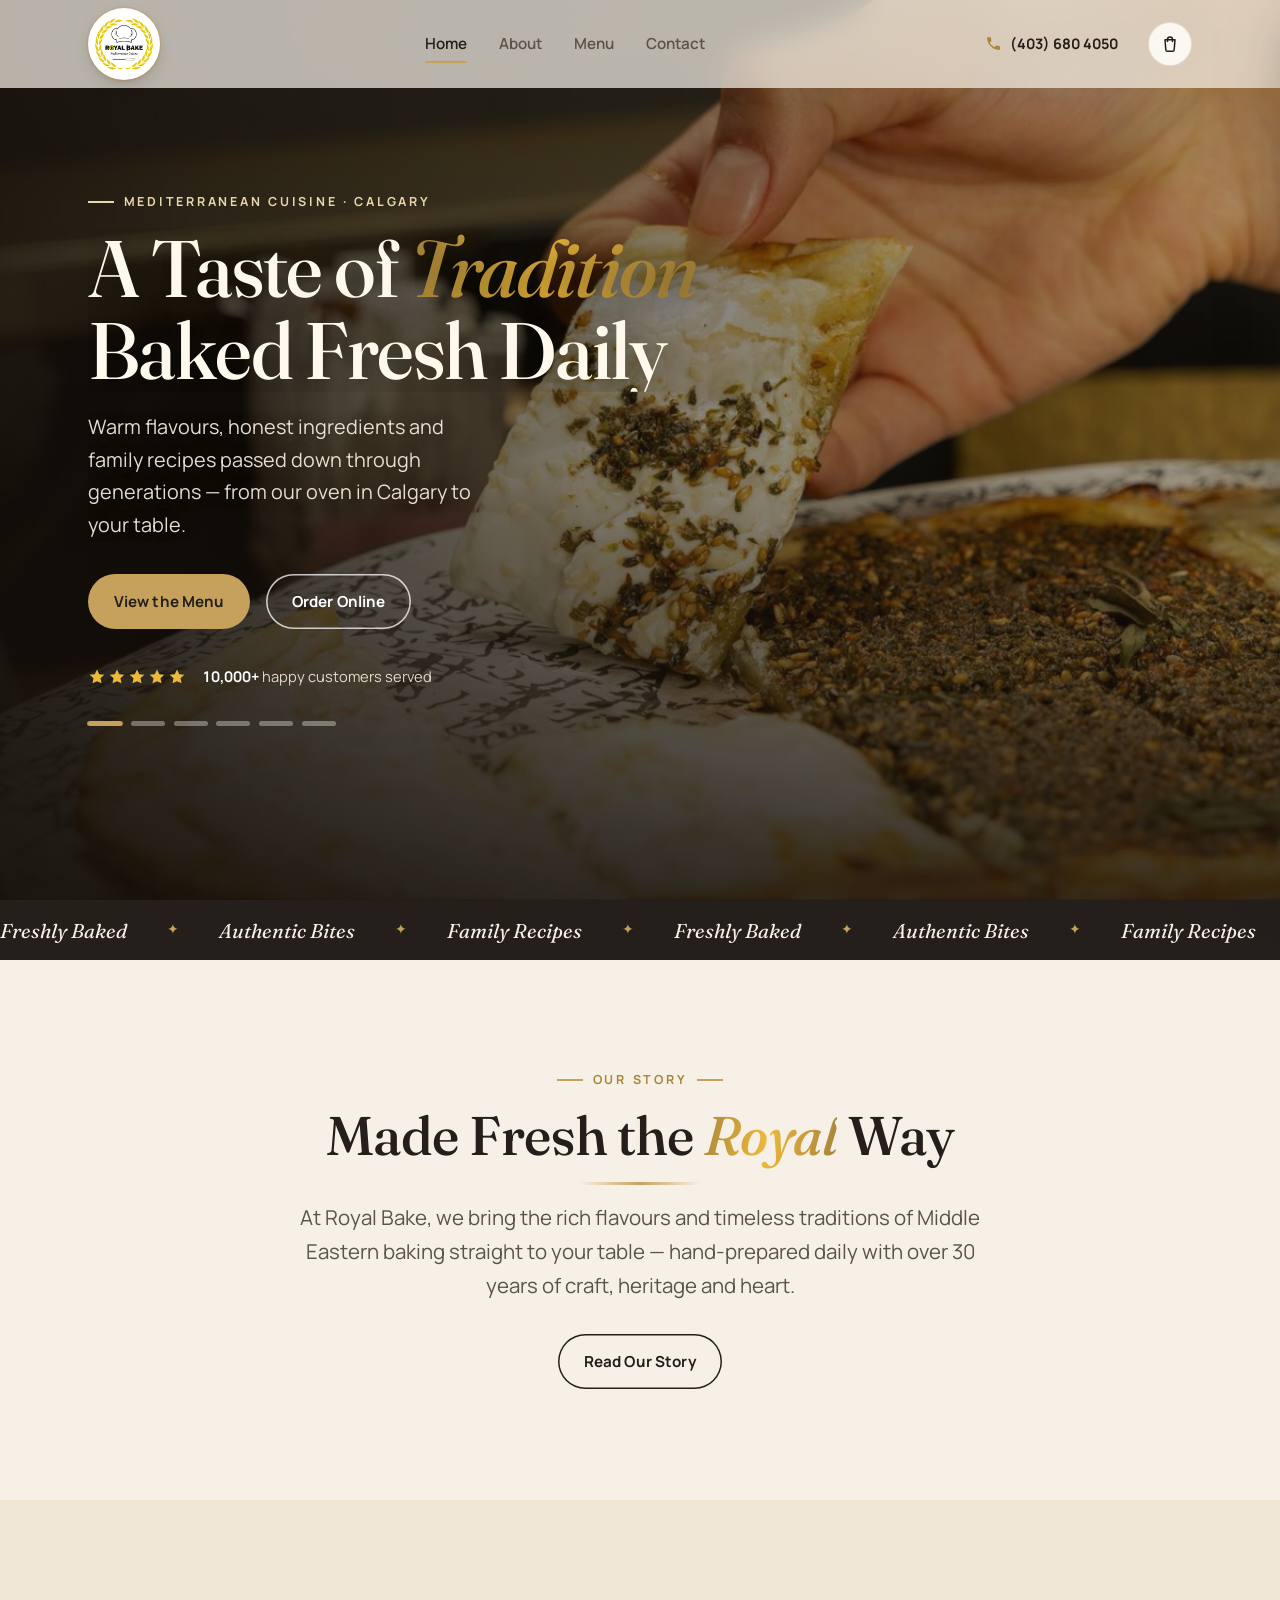
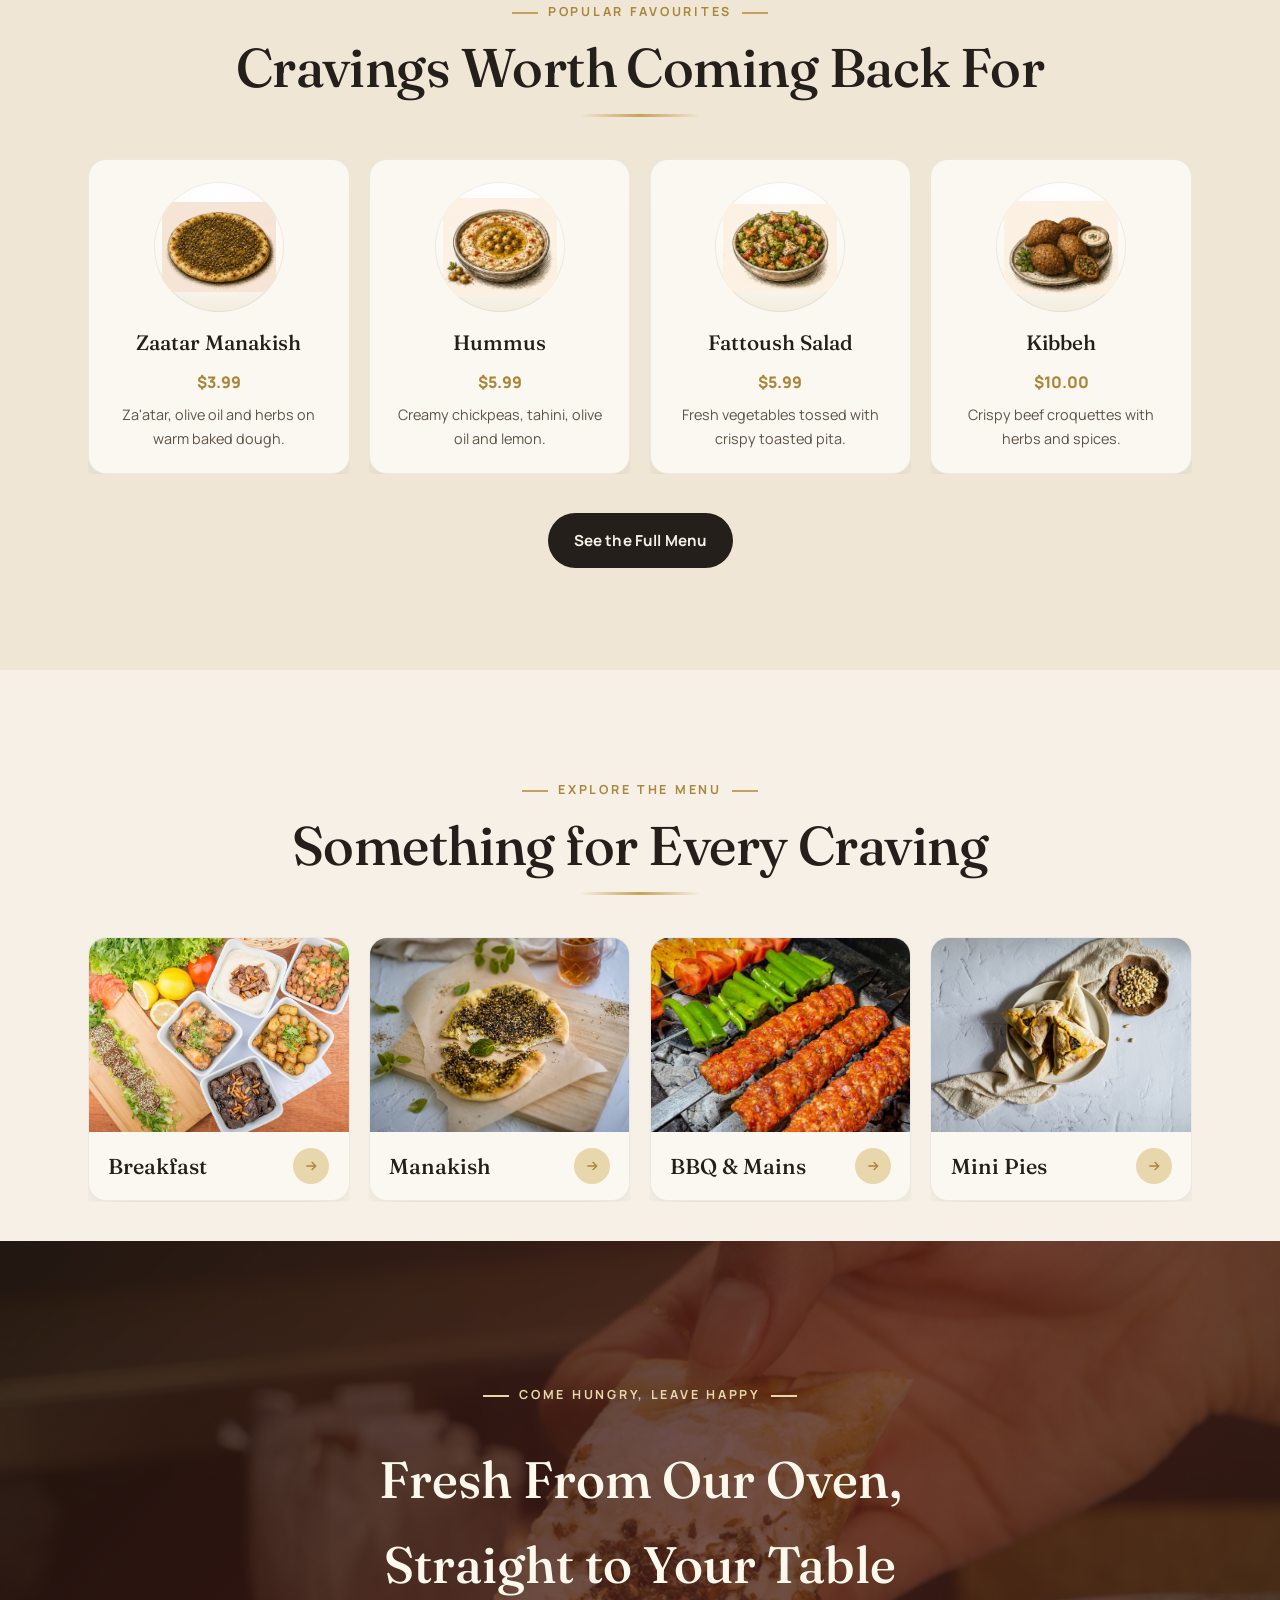
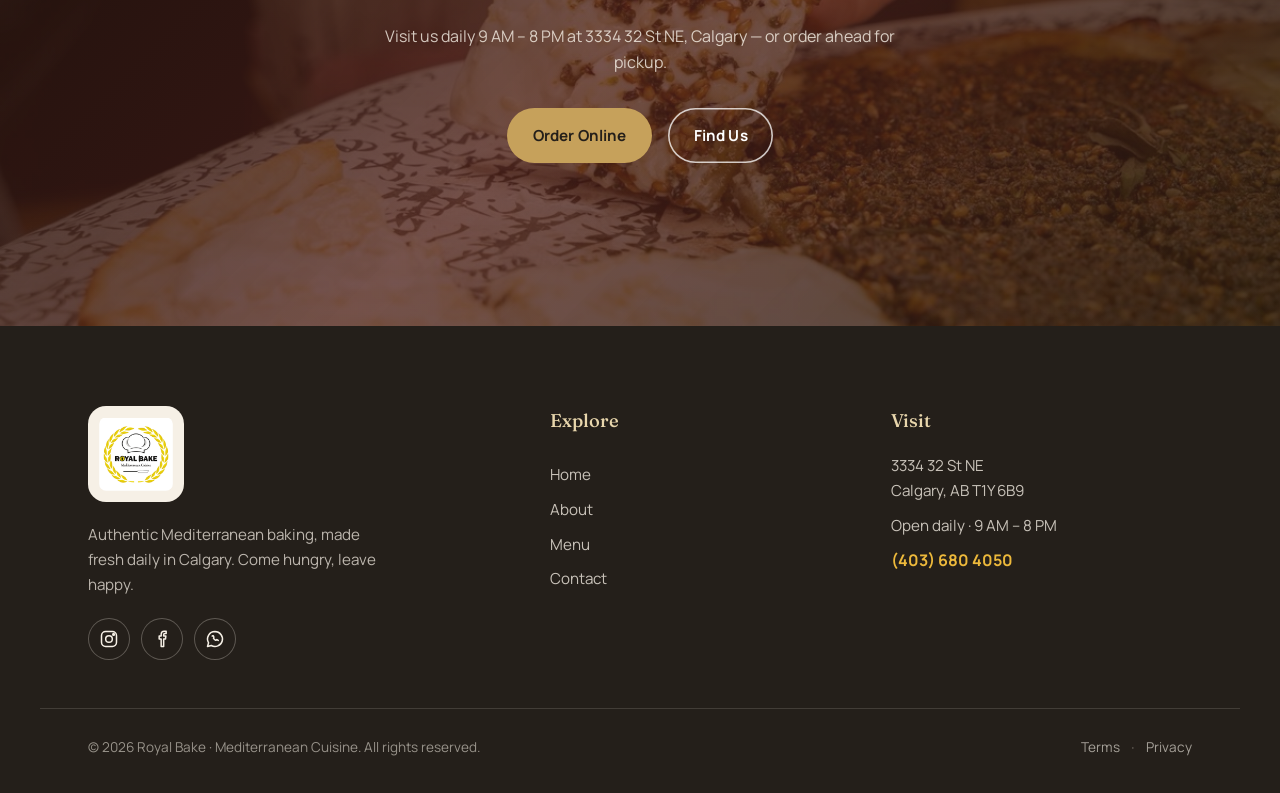
==== index.html @ adef785c "update 3d" ====
<!DOCTYPE html>
<html lang="en">
<head>
  <meta charset="UTF-8" />
  <meta name="viewport" content="width=device-width, initial-scale=1.0" />
  <title>Royal Bake — Mediterranean Cuisine | Calgary</title>
  <meta name="description" content="Royal Bake — authentic Mediterranean bakery in Calgary. Freshly baked manakish, mini pies, breakfast, BBQ and family platters, made daily with heart and heritage." />

  <link rel="preconnect" href="https://fonts.googleapis.com" />
  <link rel="preconnect" href="https://fonts.gstatic.com" crossorigin />
  <link href="https://fonts.googleapis.com/css2?family=Fraunces:ital,opsz,wght@0,9..144,400;0,9..144,500;0,9..144,600;1,9..144,400;1,9..144,500&family=Manrope:wght@400;500;600;700;800&display=swap" rel="stylesheet" />
  <link href="https://fonts.googleapis.com/css2?family=Amiri:ital,wght@0,400;0,700;1,400&display=swap" rel="stylesheet" />

  <link rel="icon" type="image/png" href="images/logo.png" />
  <link rel="stylesheet" href="css/styles.css?v=3" />
  <link rel="stylesheet" href="css/animations.css?v=3" />
</head>
<body data-page="home">
  <main id="page">

    <!-- ============ HERO ============ -->
    <section class="hero" id="home">
      <div class="hero-glow" aria-hidden="true"></div>
      <div class="wrap hero-grid">
        <div class="hero-copy">
          <p class="eyebrow reveal">Mediterranean Cuisine · Calgary</p>
          <h1 class="hero-title reveal">A Taste of <em>Tradition</em> Baked Fresh Daily</h1>
          <p class="hero-sub reveal">Warm flavours, honest ingredients and family recipes passed down through generations — from our oven in Calgary to your table.</p>
          <div class="hero-cta reveal">
            <a href="menu.html" class="btn btn-primary">View the Menu</a>
            <a href="menu.html#order" class="btn btn-ghost">Order Online</a>
          </div>
          <div class="hero-trust reveal">
            <div class="stars" aria-label="Rated 5 out of 5">
              <svg viewBox="0 0 24 24" class="star" aria-hidden="true"><path d="M12 2l2.9 6.3 6.9.7-5.2 4.6 1.5 6.8L12 17.8 5.9 20.4l1.5-6.8L2.2 9l6.9-.7z"/></svg>
              <svg viewBox="0 0 24 24" class="star" aria-hidden="true"><path d="M12 2l2.9 6.3 6.9.7-5.2 4.6 1.5 6.8L12 17.8 5.9 20.4l1.5-6.8L2.2 9l6.9-.7z"/></svg>
              <svg viewBox="0 0 24 24" class="star" aria-hidden="true"><path d="M12 2l2.9 6.3 6.9.7-5.2 4.6 1.5 6.8L12 17.8 5.9 20.4l1.5-6.8L2.2 9l6.9-.7z"/></svg>
              <svg viewBox="0 0 24 24" class="star" aria-hidden="true"><path d="M12 2l2.9 6.3 6.9.7-5.2 4.6 1.5 6.8L12 17.8 5.9 20.4l1.5-6.8L2.2 9l6.9-.7z"/></svg>
              <svg viewBox="0 0 24 24" class="star" aria-hidden="true"><path d="M12 2l2.9 6.3 6.9.7-5.2 4.6 1.5 6.8L12 17.8 5.9 20.4l1.5-6.8L2.2 9l6.9-.7z"/></svg>
            </div>
            <p><strong>10,000+</strong> happy customers served</p>
          </div>
        </div>

        <div class="hero-media reveal">
          <div class="arch" data-photo="hero.jpg">
            <img src="images/menu/hero.jpg" alt="" onerror="this.remove()" />
            <span class="arch-label">Add <code>images/menu/hero.jpg</code></span>
          </div>
          <div class="hero-badge"><span>Baked</span><strong>Daily</strong></div>
        </div>
      </div>
    </section>

    <!-- ============ MARQUEE ============ -->
    <div class="marquee" aria-hidden="true">
      <div class="marquee-track">
        <span>Freshly Baked</span><span class="dot">✦</span><span>Authentic Bites</span><span class="dot">✦</span><span>Family Recipes</span><span class="dot">✦</span>
        <span>Freshly Baked</span><span class="dot">✦</span><span>Authentic Bites</span><span class="dot">✦</span><span>Family Recipes</span><span class="dot">✦</span>
      </div>
    </div>

    <!-- ============ BRAND STATEMENT ============ -->
    <section class="home-intro">
      <div class="wrap">
        <p class="eyebrow center reveal">Our Story</p>
        <h2 class="section-title center reveal">Made Fresh the <em>Royal</em> Way</h2>
        <p class="lead reveal">At Royal Bake, we bring the rich flavours and timeless traditions of Middle Eastern baking straight to your table — hand-prepared daily with over 30 years of craft, heritage and heart.</p>
        <div class="reveal"><a href="about.html" class="btn btn-ghost">Read Our Story</a></div>
      </div>
    </section>

    <!-- ============ FEATURED FAVOURITES ============ -->
    <section class="favourites">
      <div class="wrap">
        <p class="eyebrow center reveal">Popular Favourites</p>
        <h2 class="section-title center reveal">Cravings Worth Coming Back For</h2>
        <div class="fav-grid">
          <article class="fav-card reveal">
            <div class="fav-thumb"><img src="images/menu/manakish-zaatar.png" alt="Zaatar Manakish" loading="lazy" /></div>
            <h3>Zaatar Manakish</h3>
            <span class="price">$3.99</span>
            <p>Za'atar, olive oil and herbs on warm baked dough.</p>
          </article>
          <article class="fav-card reveal">
            <div class="fav-thumb"><img src="images/menu/appetizers-hummus.png" alt="Hummus" loading="lazy" /></div>
            <h3>Hummus</h3>
            <span class="price">$5.99</span>
            <p>Creamy chickpeas, tahini, olive oil and lemon.</p>
          </article>
          <article class="fav-card reveal">
            <div class="fav-thumb"><img src="images/menu/appetizers-fattoush-salad.png" alt="Fattoush Salad" loading="lazy" /></div>
            <h3>Fattoush Salad</h3>
            <span class="price">$5.99</span>
            <p>Fresh vegetables tossed with crispy toasted pita.</p>
          </article>
          <article class="fav-card reveal">
            <div class="fav-thumb"><img src="images/menu/appetizers-kibbeh.png" alt="Kibbeh" loading="lazy" /></div>
            <h3>Kibbeh</h3>
            <span class="price">$10.00</span>
            <p>Crispy beef croquettes with herbs and spices.</p>
          </article>
        </div>
        <div class="center reveal" style="margin-top:2.4rem"><a href="menu.html" class="btn btn-primary">See the Full Menu</a></div>
      </div>
    </section>

    <!-- ============ CATEGORY CARDS ============ -->
    <section class="home-intro" style="padding-bottom:clamp(20px,4vw,40px)">
      <div class="wrap">
        <p class="eyebrow center reveal">Explore the Menu</p>
        <h2 class="section-title center reveal">Something for Every Craving</h2>
        <div class="cat-cards">
          <a class="cat-card reveal" href="menu.html">
            <span class="cat-card-media"><img src="images/photos/p-5191851.jpg" alt="Breakfast" loading="lazy" /></span>
            <span class="cat-card-label"><span class="cat-card-name">Breakfast</span><span class="go" aria-hidden="true"><svg viewBox="0 0 24 24"><path d="M5 12h14M13 6l6 6-6 6"/></svg></span></span>
          </a>
          <a class="cat-card reveal" href="menu.html">
            <span class="cat-card-media"><img src="images/photos/p-7935287.jpg" alt="Manakish" loading="lazy" /></span>
            <span class="cat-card-label"><span class="cat-card-name">Manakish</span><span class="go" aria-hidden="true"><svg viewBox="0 0 24 24"><path d="M5 12h14M13 6l6 6-6 6"/></svg></span></span>
          </a>
          <a class="cat-card reveal" href="menu.html">
            <span class="cat-card-media"><img src="images/photos/p-8029196.jpg" alt="BBQ and Mains" loading="lazy" /></span>
            <span class="cat-card-label"><span class="cat-card-name">BBQ &amp; Mains</span><span class="go" aria-hidden="true"><svg viewBox="0 0 24 24"><path d="M5 12h14M13 6l6 6-6 6"/></svg></span></span>
          </a>
          <a class="cat-card reveal" href="menu.html">
            <span class="cat-card-media"><img src="images/photos/p-6889715.jpg" alt="Mini Pies" loading="lazy" /></span>
            <span class="cat-card-label"><span class="cat-card-name">Mini Pies</span><span class="go" aria-hidden="true"><svg viewBox="0 0 24 24"><path d="M5 12h14M13 6l6 6-6 6"/></svg></span></span>
          </a>
        </div>
      </div>
    </section>

    <!-- ============ CLOSING CTA ============ -->
    <section class="cta-band">
      <div class="wrap">
        <p class="eyebrow center reveal">Come Hungry, Leave Happy</p>
        <h2 class="reveal">Fresh From Our Oven,<br>Straight to Your Table</h2>
        <p class="reveal">Visit us daily 9 AM – 8 PM at 3334 32 St NE, Calgary — or order ahead for pickup.</p>
        <div class="hero-cta reveal" style="justify-content:center">
          <a href="menu.html" class="btn btn-primary">Order Online</a>
          <a href="contact.html" class="btn btn-ghost">Find Us</a>
        </div>
      </div>
    </section>

  </main>

  <script src="js/site.js?v=3"></script>
  <script src="js/animations.js?v=3"></script>
</body>
</html>
---- css/styles.css ----
/* =====================================================================
   ROYAL BAKE — Mediterranean Cuisine
   Palette: warm gold + light "Paige" beige, olive & wine accents
   Type:    Fraunces (display) · Manrope (body/UI)
   ===================================================================== */

:root{
  /* colour */
  --bg:        #F6F0E6;   /* light Paige / beige base   */
  --bg-2:      #FBF8F1;   /* card / raised surface       */
  --bg-3:      #EFE6D5;   /* alternate section band      */
  --ink:       #241F1A;   /* deep olive-charcoal text    */
  --ink-2:     #5C5347;   /* muted body text             */
  --ink-3:     #8B8172;   /* captions / arabic           */
  --gold:      #C6A15B;   /* primary gold                */
  --gold-deep: #A9863B;   /* gold hover / borders        */
  --gold-lite: #E8D6AC;   /* soft gold tint              */
  --bright:    #EDB93B;   /* logo yellow — used sparingly*/
  --olive:     #6E7A54;   /* olive accent                */
  --wine:      #7A3B32;   /* wine accent / hovers        */
  --line:      rgba(36,31,26,.12);
  --line-2:    rgba(36,31,26,.07);

  /* type */
  --display: "Fraunces", Georgia, "Times New Roman", serif;
  --sans:    "Manrope", system-ui, -apple-system, Segoe UI, Roboto, sans-serif;
  --arabic:  "Amiri", "Noto Naskh Arabic", "Segoe UI", serif;

  /* system */
  --radius:   18px;
  --radius-s: 12px;
  --shadow:   0 24px 60px -30px rgba(36,31,26,.45);
  --shadow-s: 0 12px 30px -18px rgba(36,31,26,.35);
  --maxw:     1200px;
  --ease:     cubic-bezier(.22,.61,.36,1);
  --header-h: 88px;
}

/* ---------- reset / base ---------- */
*{ box-sizing:border-box; margin:0; padding:0; }
html{ scroll-behavior:smooth; scroll-padding-top:var(--header-h); -webkit-text-size-adjust:100%; }
body{
  font-family:var(--sans);
  color:var(--ink);
  background:var(--bg);
  line-height:1.65;
  font-size:16px;
  overflow-x:hidden;
  -webkit-font-smoothing:antialiased;
}
img{ display:block; max-width:100%; }
a{ color:inherit; text-decoration:none; }
button{ font-family:inherit; cursor:pointer; border:none; background:none; color:inherit; }
ul{ list-style:none; }
:focus-visible{ outline:3px solid var(--wine); outline-offset:3px; border-radius:4px; }

.wrap{ width:100%; max-width:var(--maxw); margin-inline:auto; padding-inline:clamp(20px,5vw,48px); }

/* ---------- shared typography ---------- */
.eyebrow{
  font-size:.78rem; font-weight:700; letter-spacing:.22em; text-transform:uppercase;
  color:var(--gold-deep); margin-bottom:1rem;
  display:flex; align-items:center; gap:.6rem;
}
.eyebrow::before{ content:""; width:26px; height:2px; background:var(--gold); display:inline-block; }
.eyebrow.center{ justify-content:center; }
.eyebrow.center::after{ content:""; width:26px; height:2px; background:var(--gold); display:inline-block; }

.section-title{
  font-family:var(--display);
  font-weight:500;
  font-size:clamp(2rem,5vw,3.4rem);
  line-height:1.06;
  letter-spacing:-.01em;
  color:var(--ink);
}
.section-title.center{ text-align:center; }
.section-title em{ font-style:italic; color:var(--gold-deep); }

.lead{ font-size:clamp(1.05rem,2vw,1.28rem); color:var(--ink); margin:1rem 0; }
.center{ text-align:center; }

/* ---------- buttons ---------- */
.btn{
  display:inline-flex; align-items:center; justify-content:center; gap:.5rem;
  font-weight:700; font-size:.95rem; letter-spacing:.01em;
  padding:.95rem 1.6rem; border-radius:999px;
  transition:transform .3s var(--ease), background .3s var(--ease), color .3s var(--ease), box-shadow .3s var(--ease);
  will-change:transform;
}
.btn-primary{ background:var(--ink); color:var(--bg); }
.btn-primary:hover{ background:var(--wine); transform:translateY(-3px); box-shadow:var(--shadow-s); }
.btn-ghost{ background:transparent; color:var(--ink); box-shadow:inset 0 0 0 1.5px var(--ink); }
.btn-ghost:hover{ background:var(--ink); color:var(--bg); transform:translateY(-3px); }
.btn-block{ width:100%; }

.link-btn{ background:none; color:var(--ink-2); text-decoration:underline; font-size:.9rem; }
.link-btn:hover{ color:var(--wine); }

.ic{ width:20px; height:20px; fill:none; stroke:currentColor; stroke-width:1.8; stroke-linecap:round; stroke-linejoin:round; }

/* =====================================================================
   HEADER
   ===================================================================== */
.site-header{
  position:fixed; inset:0 0 auto 0; z-index:60;
  height:var(--header-h);
  background:rgba(246,240,230,.72);
  backdrop-filter:blur(14px);
  border-bottom:1px solid transparent;
  transition:background .3s var(--ease), border-color .3s var(--ease), box-shadow .3s var(--ease);
}
.site-header.scrolled{ background:rgba(246,240,230,.94); border-color:var(--line); box-shadow:0 6px 24px -18px rgba(36,31,26,.5); }
.header-inner{ height:100%; display:flex; align-items:center; justify-content:space-between; gap:1rem; }
.brand{ display:inline-flex; align-items:center; }
.brand-logo{
  height:72px; width:72px; border-radius:50%;
  object-fit:contain; background:#fff; padding:3px;
  box-shadow:0 6px 18px -9px rgba(36,31,26,.55), 0 0 0 1.5px rgba(198,161,91,.45);
  transition:transform .35s var(--ease), box-shadow .35s var(--ease);
}
.brand:hover .brand-logo{
  transform:translateY(-1px) rotate(-3deg);
  box-shadow:0 9px 22px -9px rgba(36,31,26,.6), 0 0 0 1.5px var(--gold);
}

.nav{ display:flex; gap:2rem; }
.nav-link{
  font-weight:600; font-size:.95rem; color:var(--ink-2); position:relative; padding:.3rem 0;
  transition:color .25s var(--ease);
}
.nav-link::after{
  content:""; position:absolute; left:0; bottom:-2px; height:2px; width:0; background:var(--gold);
  transition:width .3s var(--ease);
}
.nav-link:hover{ color:var(--ink); }
.nav-link:hover::after{ width:100%; }

.header-actions{ display:flex; align-items:center; gap:1rem; }
.header-phone{
  display:flex; align-items:center; gap:.5rem; font-weight:700; font-size:.9rem; color:var(--ink);
  padding:.5rem .9rem; border-radius:999px; transition:color .25s var(--ease);
}
.header-phone .ic{ width:17px; height:17px; fill:currentColor; stroke:none; color:var(--gold-deep); }
.header-phone:hover{ color:var(--wine); }

.cart-btn{ position:relative; width:44px; height:44px; border-radius:50%; display:grid; place-items:center;
  background:var(--bg-2); box-shadow:inset 0 0 0 1px var(--line); transition:background .25s, transform .25s; }
.cart-btn:hover{ background:var(--gold-lite); transform:translateY(-2px); }
.cart-count{
  position:absolute; top:-4px; right:-4px; min-width:19px; height:19px; padding:0 5px;
  background:var(--wine); color:#fff; font-size:.68rem; font-weight:800; border-radius:999px;
  display:grid; place-items:center; transition:transform .25s var(--ease);
}
.cart-count[data-empty="true"]{ transform:scale(0); }

.hamburger{ display:none; width:44px; height:44px; border-radius:12px; }
.hamburger span{ display:block; width:22px; height:2px; margin:4px auto; background:var(--ink); border-radius:2px; transition:transform .3s var(--ease), opacity .2s; }
.hamburger[aria-expanded="true"] span:nth-child(1){ transform:translateY(6px) rotate(45deg); }
.hamburger[aria-expanded="true"] span:nth-child(2){ opacity:0; }
.hamburger[aria-expanded="true"] span:nth-child(3){ transform:translateY(-6px) rotate(-45deg); }

/* =====================================================================
   HERO
   ===================================================================== */
.hero{ position:relative; padding-top:calc(var(--header-h) + clamp(28px,6vw,72px)); padding-bottom:clamp(40px,7vw,90px); overflow:hidden; }
.hero-glow{
  position:absolute; top:-15%; right:-8%; width:60vw; height:60vw; max-width:760px; max-height:760px;
  background:radial-gradient(circle, rgba(237,185,59,.20), rgba(198,161,91,.08) 45%, transparent 70%);
  pointer-events:none; z-index:0;
}
.hero-grid{ position:relative; z-index:1; display:grid; grid-template-columns:1.05fr .95fr; gap:clamp(2rem,5vw,4.5rem); align-items:center; }
.hero-title{
  font-family:var(--display); font-weight:500;
  font-size:clamp(2.6rem,6.4vw,5rem); line-height:1.02; letter-spacing:-.02em; margin:.4rem 0 1.2rem;
}
.hero-title em{ font-style:italic; color:var(--gold-deep); }
.hero-sub{ font-size:clamp(1.05rem,2vw,1.24rem); color:var(--ink-2); max-width:34ch; }
.hero-cta{ display:flex; flex-wrap:wrap; gap:1rem; margin:2rem 0 2.2rem; }

.hero-trust{ display:flex; align-items:center; gap:1rem; }
.stars{ display:flex; gap:2px; }
.star{ width:18px; height:18px; fill:var(--bright); stroke:none; }
.hero-trust p{ font-size:.92rem; color:var(--ink-2); }
.hero-trust strong{ color:var(--ink); }

/* arched media frames — the signature motif */
.arch{
  position:relative; overflow:hidden;
  border-radius:48% 48% 14px 14px / 34% 34% 14px 14px;
  background:
    radial-gradient(120% 90% at 50% 0%, rgba(255,255,255,.5), transparent 60%),
    linear-gradient(160deg, var(--gold-lite), #E7D2A4 60%, var(--gold));
  box-shadow:var(--shadow);
  border:1px solid rgba(255,255,255,.4);
  display:grid; place-items:center; min-height:280px;
}
.arch::after{ /* subtle brand watermark ring */
  content:""; position:absolute; inset:12px; border:1.5px dashed rgba(36,31,26,.14);
  border-radius:inherit; pointer-events:none;
}
.arch img,.arch video{ position:absolute; inset:0; width:100%; height:100%; object-fit:cover; z-index:2; }
/* About video slideshow — clips cross-fade over the poster image */
.about-vid{ opacity:0; z-index:3; transition:opacity .9s var(--ease); }
.about-vid.is-active{ opacity:1; }

/* ---- modern rounded video card (replaces the arched "gate") ---- */
.about-media{ position:relative; }
.about-video-show{
  position:relative; width:100%; aspect-ratio:4/5;
  border-radius:26px; overflow:hidden; background:var(--bg-3);
  box-shadow:0 34px 66px -30px rgba(36,31,26,.6);
}
.about-video-show img,.about-video-show video{
  position:absolute; inset:0; width:100%; height:100%; object-fit:cover;
}
.about-poster{ z-index:2; }
/* soft bottom vignette so the frame + dots read on any clip */
.about-scrim{ position:absolute; inset:auto 0 0 0; height:42%; z-index:4; pointer-events:none;
  background:linear-gradient(0deg, rgba(20,15,10,.55), rgba(20,15,10,0)); }
/* premium double inner ring (cream + gold) sitting on top of the video */
.about-frame{ position:absolute; inset:0; z-index:5; pointer-events:none; border-radius:inherit;
  box-shadow:inset 0 0 0 2px rgba(255,255,255,.32), inset 0 0 0 7px rgba(198,161,91,.28); }
/* clickable progress dots for the 5 clips */
.about-dots{ position:absolute; left:0; right:0; bottom:14px; z-index:6;
  display:flex; gap:.4rem; justify-content:center; }
.about-dots button{ width:22px; height:4px; padding:0; border-radius:999px;
  background:rgba(255,255,255,.42); transition:background .3s var(--ease), transform .3s var(--ease); }
.about-dots button:hover{ background:rgba(255,255,255,.7); }
.about-dots button.is-active{ background:var(--gold); transform:scaleX(1.15); }
/* floating brand badge peeking from the frame */
.about-badge{ position:absolute; z-index:7; left:-14px; bottom:26px;
  background:var(--bg-2); border:1px solid var(--line); border-radius:14px;
  padding:.62rem 1.05rem; box-shadow:var(--shadow-s);
  display:flex; flex-direction:column; line-height:1.1; text-align:center; }
.about-badge span{ font-size:.68rem; letter-spacing:.15em; text-transform:uppercase; color:var(--ink-3); }
.about-badge strong{ font-family:var(--display); font-size:1.15rem; color:var(--wine); }
.arch-label{ position:relative; z-index:1; font-size:.82rem; color:rgba(36,31,26,.55); font-weight:600; text-align:center; padding:1rem; }
.arch-label code{ display:inline-block; margin-top:.25rem; background:rgba(36,31,26,.08); padding:.15em .5em; border-radius:6px; font-size:.9em; }

.hero-media{ position:relative; }
.hero-media .arch{ aspect-ratio:4/5; min-height:0; }
.hero-badge{
  position:absolute; bottom:18px; left:-14px; z-index:3;
  background:var(--bg-2); border-radius:14px; padding:.7rem 1.1rem; box-shadow:var(--shadow-s);
  display:flex; flex-direction:column; line-height:1.1; text-align:center;
  border:1px solid var(--line);
}
.hero-badge span{ font-size:.72rem; letter-spacing:.14em; text-transform:uppercase; color:var(--ink-3); }
.hero-badge strong{ font-family:var(--display); font-size:1.25rem; color:var(--wine); }

/* =====================================================================
   MARQUEE
   ===================================================================== */
.marquee{ background:var(--ink); color:var(--bg); overflow:hidden; padding:.85rem 0; }
.marquee-track{ display:flex; align-items:center; gap:2.5rem; width:max-content; animation:scroll 26s linear infinite; }
.marquee-track span{ font-family:var(--display); font-style:italic; font-size:1.25rem; white-space:nowrap; }
.marquee-track .dot{ color:var(--gold); font-style:normal; font-size:.9rem; }
@keyframes scroll{ from{ transform:translateX(0); } to{ transform:translateX(-50%); } }

/* =====================================================================
   ABOUT
   ===================================================================== */
.about{ padding:clamp(56px,9vw,120px) 0; }
.about-grid{ display:grid; grid-template-columns:.9fr 1.1fr; gap:clamp(2rem,5vw,4.5rem); align-items:center; }
.about-media .arch{ aspect-ratio:3/4; }
.arch-tall{ min-height:360px; }
.about-copy p{ color:var(--ink-2); margin-bottom:1rem; }
.about-copy .lead{ color:var(--ink); }

.about-values{ display:flex; flex-direction:column; gap:.85rem; margin-top:1.8rem; }
.value{ display:flex; align-items:center; gap:.85rem; font-weight:600; color:var(--ink); }
.value .ic{ width:34px; height:34px; padding:7px; background:var(--bg-2); border-radius:10px; color:var(--olive); box-shadow:inset 0 0 0 1px var(--line); flex:0 0 auto; }

/* signature dishes */
.divider{ display:flex; justify-content:center; margin:clamp(56px,8vw,96px) 0 2.4rem; }
.sprig{ width:190px; height:24px; stroke:var(--gold); stroke-width:1.4; fill:none; }
.signature-grid{ display:grid; grid-template-columns:repeat(auto-fit,minmax(210px,1fr)); gap:1.2rem; margin-top:2.4rem; }
.sig-card{
  background:var(--bg-2); border-radius:var(--radius); padding:1.6rem 1.5rem;
  border:1px solid var(--line-2); box-shadow:var(--shadow-s);
  transition:transform .35s var(--ease), box-shadow .35s var(--ease);
  position:relative;
}
.sig-card::before{ content:""; position:absolute; top:1.5rem; left:1.5rem; width:26px; height:2px; background:var(--gold); }
.sig-card h3{ font-family:var(--display); font-weight:500; font-size:1.35rem; margin:1rem 0 .5rem; }
.sig-card p{ color:var(--ink-2); font-size:.95rem; }
.sig-card:hover{ transform:translateY(-6px); box-shadow:var(--shadow); }

/* =====================================================================
   MENU
   ===================================================================== */
.menu-section{ padding:clamp(56px,9vw,120px) 0; background:var(--bg-3); }
.menu-note{ color:var(--ink-2); margin:.6rem auto 2.6rem; }

.menu-tabs{ display:flex; flex-wrap:wrap; justify-content:center; gap:.6rem; margin-bottom:3rem; }
.tab{
  font-weight:600; font-size:.9rem; color:var(--ink-2);
  padding:.6rem 1.15rem; border-radius:999px; background:var(--bg-2);
  box-shadow:inset 0 0 0 1px var(--line); transition:all .25s var(--ease); white-space:nowrap;
}
.tab .ar{ font-family:var(--arabic); font-size:1em; color:var(--ink-3); margin-left:.6rem; }
.tab:hover{ color:var(--ink); box-shadow:inset 0 0 0 1px var(--gold); }
.tab.is-active{ background:var(--ink); color:var(--bg); box-shadow:none; }
.tab.is-active .ar{ color:var(--gold-lite); }

.menu-grid{ display:grid; grid-template-columns:repeat(auto-fill,minmax(320px,1fr)); gap:1.1rem; }

.dish{
  background:var(--bg-2); border-radius:var(--radius-s); padding:1rem;
  border:1px solid var(--line-2); display:flex; flex-direction:row; gap:1rem; align-items:flex-start;
  position:relative;          /* so the popped card can stack above its neighbours */
  transform-style:preserve-3d; /* lets the photo sit at its own depth inside the card */
  transition:transform .35s var(--ease), box-shadow .35s var(--ease), border-color .3s var(--ease);
}
/* Hovering pushes the card far out of the page toward the viewer: it grows to
   roughly a quarter of the screen while staying anchored where it sits.
   The size comes from translateZ under perspective() rather than scale(), so
   it is genuine perspective growth — near edges enlarge more than far ones —
   and it leans toward the cursor (--rx/--ry are set per-card by js/menu.js).

   --pop and --persp are the two dials: visual growth = persp / (persp - pop),
   so 1000/(1000-440) = 1.79x. js/menu.js reads the same two numbers to keep
   the enlarged card from running off the edge of the screen.

   Scoped under .menu-grid deliberately: the cards also carry .reveal, and
   `.reveal.in{transform:none}` further down this file ties on specificity
   and would win on source order, cancelling the whole effect. */
.menu-grid .dish{
  --pop:0px;
  --persp:1000px;
  backface-visibility:hidden;      /* keeps text crisp while it scales up */
  /* springy easing overshoots slightly, so it lands with a "pump" */
  transition:transform .55s cubic-bezier(.34,1.42,.64,1),
             box-shadow .55s var(--ease),
             border-color .3s var(--ease);
}
.menu-grid .dish:hover{
  --pop:440px;
  z-index:20;
  transform:perspective(var(--persp)) translateZ(var(--pop))
            rotateX(var(--rx,0deg)) rotateY(var(--ry,0deg));
  box-shadow:0 70px 130px -45px rgba(36,31,26,.75), 0 0 0 1px var(--gold);
  border-color:var(--gold);
}
/* once it has arrived, it breathes gently so it never looks frozen.
   `translate` is the standalone property, so it layers on top of the
   transform above instead of overwriting it */
@keyframes dishBreathe{
  from{ translate:0 -5px; }
  to  { translate:0 5px; }
}
.menu-grid .dish:hover{
  animation:dishBreathe 2.8s ease-in-out .55s infinite alternate;
}

/* dish photo thumbnail */
.dish-thumb{
  flex:0 0 auto; width:106px; height:106px; border-radius:12px; overflow:hidden;
  position:relative; box-shadow:inset 0 0 0 1px var(--line-2);
  display:grid; place-items:center;
  /* soft light backdrop so the cut-out dish photos pop */
  background:radial-gradient(120% 100% at 50% 12%, #ffffff, var(--bg-2) 66%, var(--bg-3));
}
.dish-thumb img{ width:100%; height:100%; object-fit:contain; padding:5px; display:block; transition:transform .5s var(--ease); }
.menu-grid .dish:hover .dish-thumb img{ transform:scale(1.06); }
/* inner layers ride further forward than the card face — that parallax between
   photo, text and card edge is what reads as depth rather than a flat scale-up */
.dish-thumb{ transition:transform .35s var(--ease), box-shadow .35s var(--ease); }
.menu-grid .dish:hover .dish-thumb{ transform:translateZ(26px); box-shadow:0 18px 30px -18px rgba(36,31,26,.5), inset 0 0 0 1px var(--line-2); }
.dish-body{ transition:transform .35s var(--ease); }
.menu-grid .dish:hover .dish-body{ transform:translateZ(12px); }
/* real photos fill the frame edge-to-edge (no cutout padding) */
.dish-thumb--photo{ background:var(--bg-3); }
.dish-thumb--photo img{ object-fit:cover; padding:0; }
.dish-thumb.no-img::after{
  content:""; position:absolute; inset:0;
  background:center/44% no-repeat
    url("data:image/svg+xml,%3Csvg xmlns='http://www.w3.org/2000/svg' viewBox='0 0 24 24' fill='none' stroke='%23A9863B' stroke-width='1.4' stroke-linecap='round' stroke-linejoin='round'%3E%3Cpath d='M4 3v7a3 3 0 003 3v8M7 3v6M4 6h3M17 3c-1.5 1-2 3-2 5s.5 3 2 3v9'/%3E%3C/svg%3E");
  opacity:.7;
}

.dish-body{ flex:1 1 auto; min-width:0; display:flex; flex-direction:column; gap:.5rem; }
.dish-head{ display:flex; align-items:baseline; justify-content:space-between; gap:.9rem; flex-wrap:wrap; }
.dish-name{ font-family:var(--display); font-weight:500; font-size:1.18rem; line-height:1.15; }
.dish-ar{
  font-family:var(--arabic); font-size:1.28rem; line-height:1; font-weight:400;
  color:var(--gold-deep); direction:rtl; text-align:right; white-space:nowrap;
  margin-inline-start:auto; padding-inline-start:.6rem;   /* always pushed right, never crowds the name */
}
.dish-desc{ font-size:.9rem; color:var(--ink-2); }
.dish-options{ display:flex; flex-wrap:wrap; gap:.5rem; margin-top:.4rem; }
.add-chip{
  display:inline-flex; align-items:center; gap:.4rem;
  font-weight:700; font-size:.82rem; color:var(--ink);
  padding:.45rem .8rem; border-radius:999px; background:var(--bg);
  box-shadow:inset 0 0 0 1.5px var(--gold-lite);
  transition:all .2s var(--ease);
}
.add-chip .plus{ font-size:1rem; line-height:1; color:var(--gold-deep); transition:transform .2s var(--ease); }
.add-chip .sz{ color:var(--ink-3); font-weight:600; }
.add-chip:hover{ background:var(--ink); color:var(--bg); box-shadow:none; }
.add-chip:hover .plus,.add-chip:hover .sz{ color:var(--gold-lite); }
.add-chip:active{ transform:scale(.95); }
.add-chip.pulse{ animation:pulse .4s var(--ease); }
@keyframes pulse{ 50%{ transform:scale(1.08); } }

.menu-soon{ grid-column:1/-1; text-align:center; padding:3rem 1rem; color:var(--ink-2); }
.menu-soon h3{ font-family:var(--display); font-size:1.6rem; color:var(--ink); margin-bottom:.4rem; }

/* =====================================================================
   ORDER
   ===================================================================== */
.order-section{ padding:clamp(56px,9vw,120px) 0; }

/* Delivery app cards */
.delivery-grid{
  display:grid; grid-template-columns:repeat(3,1fr); gap:1.4rem;
  margin-top:2.8rem;
}
.delivery-card{
  --accent:var(--gold-deep);
  position:relative; overflow:hidden;
  background:var(--bg-2); border-radius:var(--radius);
  padding:clamp(1.8rem,3.6vw,2.4rem) clamp(1.4rem,3vw,2rem);
  border:1px solid var(--line-2); box-shadow:var(--shadow-s);
  display:flex; flex-direction:column; align-items:center; text-align:center; gap:.55rem;
  color:var(--ink); text-decoration:none;
  transition:transform .28s var(--ease), box-shadow .28s var(--ease), border-color .28s var(--ease);
}
.delivery-card::before{
  content:""; position:absolute; inset:0 0 auto 0; height:5px;
  background:var(--accent);
}
.delivery-card:hover{
  transform:translateY(-6px); box-shadow:var(--shadow);
  border-color:color-mix(in srgb, var(--accent) 40%, transparent);
}
.delivery-logo{
  width:64px; height:64px; border-radius:18px; display:grid; place-items:center;
  background:color-mix(in srgb, var(--accent) 14%, var(--bg));
  color:var(--accent); margin-bottom:.3rem;
}
.delivery-logo .ic{ width:30px; height:30px; }
.delivery-app{ font-family:var(--display); font-weight:600; font-size:1.5rem; line-height:1.1; }
.delivery-desc{ color:var(--ink-2); font-size:.92rem; }
.delivery-cta{
  margin-top:.7rem; font-weight:800; font-size:.9rem; letter-spacing:.02em;
  color:#fff; background:var(--accent);
  padding:.68rem 1.4rem; border-radius:999px;
  display:inline-flex; align-items:center; gap:.4rem;
  transition:gap .25s var(--ease), filter .25s var(--ease);
}
.delivery-card:hover .delivery-cta{ gap:.7rem; filter:brightness(1.05); }
.delivery-cta em{ font-style:normal; }

/* Brand accents per app */
.delivery-card[data-app="skip"]{     --accent:#FF6B00; }  /* SkipTheDishes orange */
.delivery-card[data-app="uber"]{     --accent:#068f4e; }  /* Uber Eats green      */
.delivery-card[data-app="doordash"]{ --accent:#E7361B; }  /* DoorDash red         */

/* "Coming soon" state — until real links are added */
.delivery-card[data-soon]{ cursor:default; }
.delivery-card[data-soon]::after{
  content:"Coming soon"; position:absolute; top:12px; right:12px;
  font-size:.62rem; font-weight:800; letter-spacing:.05em; text-transform:uppercase;
  background:var(--olive); color:#fff; padding:.2rem .5rem; border-radius:999px;
}
.delivery-card[data-soon] .delivery-cta{ background:var(--ink-3); }
.delivery-card[data-soon]:hover{ transform:none; box-shadow:var(--shadow-s); border-color:var(--line-2); }
.delivery-card[data-soon]:hover .delivery-cta{ gap:.4rem; filter:none; }

.delivery-foot{ margin-top:2rem; color:var(--ink-2); max-width:60ch; margin-inline:auto; }
.delivery-foot a{ color:var(--wine); font-weight:600; text-decoration:none; border-bottom:1px solid color-mix(in srgb, var(--wine) 35%, transparent); }
.delivery-foot a:hover{ color:var(--ink); }

/* =====================================================================
   CHEFS
   ===================================================================== */
.chefs{ padding:clamp(56px,9vw,120px) 0; background:var(--bg-3); }
.chef-grid{ display:grid; grid-template-columns:1fr 1fr; gap:2rem; margin-top:2.8rem; }
.chef-card{ text-align:center; display:flex; flex-direction:column; align-items:center; }
.chef-photo{ width:210px; aspect-ratio:3/4; min-height:0; margin-bottom:1.4rem; }
.chef-card h3{ font-family:var(--display); font-weight:500; font-size:1.7rem; }
.chef-role{ color:var(--gold-deep); font-weight:700; font-size:.85rem; letter-spacing:.06em; text-transform:uppercase; margin:.3rem 0 1rem; }
.chef-card p:last-child{ color:var(--ink-2); max-width:44ch; }

/* =====================================================================
   CONTACT
   ===================================================================== */
.contact{ padding:clamp(56px,9vw,120px) 0; }
.contact-grid{ display:grid; grid-template-columns:1fr 1fr; gap:clamp(2rem,5vw,4rem); align-items:start; }
.contact-copy .lead{ color:var(--ink-2); max-width:42ch; }
.contact-list{ display:flex; flex-direction:column; gap:1.3rem; margin:2rem 0; }
.contact-list li{ display:flex; gap:1rem; align-items:flex-start; }
.contact-list .ic{ width:40px; height:40px; padding:9px; border-radius:12px; background:var(--bg-2);
  color:var(--olive); box-shadow:inset 0 0 0 1px var(--line); flex:0 0 auto; }
.contact-list span{ display:block; font-size:.75rem; letter-spacing:.14em; text-transform:uppercase; color:var(--ink-3); margin-bottom:.15rem; }
.contact-list a,.contact-list p{ color:var(--ink); font-weight:600; }
.contact-list a:hover{ color:var(--wine); }

.socials{ display:flex; gap:.8rem; }
.social{ width:46px; height:46px; border-radius:50%; display:grid; place-items:center;
  background:var(--bg-2); box-shadow:inset 0 0 0 1px var(--line); color:var(--ink); transition:all .25s var(--ease); }
.social:hover{ background:var(--ink); color:var(--bg); transform:translateY(-3px); }

.contact-side{ display:flex; flex-direction:column; gap:1.4rem; }
.map-frame{ border-radius:var(--radius); overflow:hidden; box-shadow:var(--shadow-s); border:1px solid var(--line); height:280px; background:var(--bg-3); }
.map-frame iframe{ width:100%; height:100%; border:0; filter:grayscale(.2) contrast(1.02); }

.contact-form{ background:var(--bg-2); border-radius:var(--radius); padding:clamp(1.6rem,4vw,2.2rem); border:1px solid var(--line-2); box-shadow:var(--shadow-s); }
.contact-form h3{ font-family:var(--display); font-weight:500; font-size:1.5rem; margin-bottom:1.2rem; }

.field{ margin-bottom:1rem; }
.field label{ display:block; font-size:.82rem; font-weight:600; color:var(--ink-2); margin-bottom:.4rem; }
.field input,.field textarea{
  width:100%; font-family:inherit; font-size:.95rem; color:var(--ink);
  padding:.8rem .95rem; border-radius:10px; background:var(--bg);
  border:1.5px solid var(--line); transition:border-color .2s var(--ease), box-shadow .2s var(--ease);
}
.field input:focus,.field textarea:focus{ outline:none; border-color:var(--gold); box-shadow:0 0 0 3px rgba(198,161,91,.2); }
.field textarea{ resize:vertical; }
.field.invalid input,.field.invalid textarea{ border-color:var(--wine); box-shadow:0 0 0 3px rgba(122,59,50,.15); }
.form-status{ font-size:.88rem; margin-top:.8rem; min-height:1.2em; color:var(--olive); font-weight:600; }
.form-status.err{ color:var(--wine); }

/* =====================================================================
   FOOTER
   ===================================================================== */
.site-footer{ background:var(--ink); color:var(--bg); padding:clamp(48px,7vw,80px) 0 2rem; }
.footer-grid{ display:grid; grid-template-columns:1.4fr 1fr 1fr; gap:2.5rem; }
.footer-logo{ height:96px; width:96px; object-fit:contain; background:var(--bg); padding:.7rem; border-radius:18px; margin-bottom:1.2rem; }
.footer-brand p{ color:rgba(246,240,230,.72); max-width:34ch; font-size:.95rem; }
.footer-socials{ display:flex; gap:.7rem; margin-top:1.3rem; }
.footer-socials .social{
  width:42px; height:42px; background:transparent; color:var(--bg);
  box-shadow:inset 0 0 0 1px rgba(246,240,230,.28);
}
.footer-socials .social:hover{ background:var(--gold); color:var(--ink); box-shadow:none; transform:translateY(-3px); }
.footer-nav h4,.footer-visit h4{ font-family:var(--display); font-weight:500; font-size:1.15rem; margin-bottom:1rem; color:var(--gold-lite); }
.footer-nav{ display:flex; flex-direction:column; gap:.6rem; }
.footer-nav a{ color:rgba(246,240,230,.78); font-size:.95rem; width:fit-content; transition:color .2s; }
.footer-nav a:hover{ color:var(--bright); }
.footer-visit p{ color:rgba(246,240,230,.78); font-size:.95rem; margin-bottom:.6rem; }
.footer-visit a{ color:var(--bright); font-weight:700; }
.footer-bottom{ margin-top:3rem; padding-top:1.6rem; border-top:1px solid rgba(246,240,230,.14);
  display:flex; flex-wrap:wrap; gap:.6rem 1.4rem; align-items:center; justify-content:space-between; }
.footer-bottom p{ color:rgba(246,240,230,.55); font-size:.85rem; }
.footer-legal{ display:flex; align-items:center; gap:.7rem; }
.footer-legal a{ color:rgba(246,240,230,.62); font-size:.85rem; transition:color .2s var(--ease); }
.footer-legal a:hover{ color:var(--bright); }
.footer-legal span{ color:rgba(246,240,230,.3); }
@media (max-width:560px){ .footer-bottom{ justify-content:center; text-align:center; } }

/* =====================================================================
   CART DRAWER + OVERLAY
   ===================================================================== */
.overlay{ position:fixed; inset:0; background:rgba(28,23,18,.5); backdrop-filter:blur(3px); z-index:70; opacity:0; transition:opacity .3s var(--ease); }
.overlay.show{ opacity:1; }
.overlay[hidden]{ display:none; }

.cart-drawer{
  position:fixed; top:0; right:0; z-index:80; height:100dvh; width:min(420px,92vw);
  background:var(--bg); box-shadow:-30px 0 60px -30px rgba(36,31,26,.5);
  display:flex; flex-direction:column; transform:translateX(105%);
  transition:transform .4s var(--ease);
}
.cart-drawer.open{ transform:translateX(0); }
.cart-head{ display:flex; align-items:center; justify-content:space-between; padding:1.4rem 1.5rem; border-bottom:1px solid var(--line); }
.cart-head h3{ font-family:var(--display); font-weight:500; font-size:1.5rem; }
.icon-btn{ width:40px; height:40px; border-radius:50%; display:grid; place-items:center; color:var(--ink); transition:background .2s; }
.icon-btn:hover{ background:var(--bg-3); }

.cart-body{ flex:1; overflow-y:auto; padding:1.2rem 1.5rem; }
.cart-empty{ text-align:center; color:var(--ink-3); padding:3rem 1rem; }
.cart-empty svg{ width:54px; height:54px; margin:0 auto 1rem; color:var(--gold-lite); stroke:currentColor; fill:none; stroke-width:1.5; }

.cart-item{ display:flex; gap:.9rem; padding:.9rem 0; border-bottom:1px solid var(--line-2); }
.cart-item-main{ flex:1; }
.cart-item-name{ font-weight:700; font-size:.95rem; }
.cart-item-sz{ font-size:.8rem; color:var(--ink-3); }
.cart-item-price{ font-weight:700; color:var(--gold-deep); font-size:.9rem; margin-top:.2rem; }
.qty{ display:inline-flex; align-items:center; gap:.5rem; margin-top:.5rem; background:var(--bg-2); border-radius:999px; padding:.2rem; box-shadow:inset 0 0 0 1px var(--line); }
.qty button{ width:26px; height:26px; border-radius:50%; display:grid; place-items:center; font-weight:800; color:var(--ink); font-size:1rem; transition:background .2s; }
.qty button:hover{ background:var(--gold-lite); }
.qty span{ min-width:20px; text-align:center; font-weight:700; font-size:.9rem; }
.cart-item-remove{ align-self:flex-start; color:var(--ink-3); font-size:.75rem; text-decoration:underline; }
.cart-item-remove:hover{ color:var(--wine); }

.cart-foot{ padding:1.3rem 1.5rem; border-top:1px solid var(--line); background:var(--bg-2); }
.cart-total{ display:flex; justify-content:space-between; align-items:baseline; margin-bottom:.4rem; }
.cart-total span{ font-weight:600; color:var(--ink-2); }
.cart-total strong{ font-family:var(--display); font-size:1.6rem; }
.cart-fine{ font-size:.76rem; color:var(--ink-3); margin-bottom:1rem; }
.btn-primary:disabled{ opacity:.4; cursor:not-allowed; transform:none; box-shadow:none; }

/* =====================================================================
   CHECKOUT MODAL
   ===================================================================== */
.modal{ position:fixed; inset:0; z-index:90; display:grid; place-items:center; padding:1.2rem;
  background:rgba(28,23,18,.55); backdrop-filter:blur(4px); opacity:0; pointer-events:none; transition:opacity .3s var(--ease); }
.modal.open{ opacity:1; pointer-events:auto; }
.modal-card{ background:var(--bg); border-radius:22px; width:min(480px,100%); max-height:92dvh; overflow-y:auto;
  padding:clamp(1.6rem,4vw,2.4rem); position:relative; box-shadow:var(--shadow);
  transform:translateY(16px) scale(.98); transition:transform .35s var(--ease); }
.modal.open .modal-card{ transform:none; }
.modal-close{ position:absolute; top:1rem; right:1rem; }
.modal-card h3{ font-family:var(--display); font-weight:500; font-size:1.8rem; }
.modal-sub{ color:var(--ink-2); margin:.4rem 0 1.4rem; font-size:.95rem; }

.seg{ display:grid; grid-template-columns:1fr 1fr; gap:.4rem; background:var(--bg-2); padding:.35rem; border-radius:14px; margin-bottom:1.4rem; box-shadow:inset 0 0 0 1px var(--line); }
.seg-btn{ padding:.75rem; border-radius:10px; font-weight:700; font-size:.92rem; color:var(--ink-2); transition:all .25s var(--ease); }
.seg-btn.is-active{ background:var(--ink); color:var(--bg); box-shadow:var(--shadow-s); }

.checkout-summary{ background:var(--bg-2); border-radius:12px; padding:1rem 1.1rem; margin:1.2rem 0; box-shadow:inset 0 0 0 1px var(--line-2); }
.checkout-summary .row{ display:flex; justify-content:space-between; font-size:.88rem; padding:.25rem 0; color:var(--ink-2); }
.checkout-summary .row.total{ border-top:1px solid var(--line); margin-top:.4rem; padding-top:.55rem; font-weight:800; color:var(--ink); font-size:1rem; }

.done-mark{ width:70px; height:70px; margin:0 auto 1rem; }
.done-mark .ic{ width:70px; height:70px; stroke:var(--olive); stroke-width:2.4; }
#checkoutDone{ text-align:center; }
.done-actions{ display:flex; flex-direction:column; gap:.7rem; margin:1.4rem 0 1rem; }

/* =====================================================================
   SCROLL REVEAL
   ===================================================================== */
.reveal{ opacity:0; transform:translateY(26px); transition:opacity .7s var(--ease), transform .7s var(--ease); }
.reveal.in{ opacity:1; transform:none; }
/* stagger children within a grid */
.signature-grid .reveal.in,.delivery-grid .reveal.in,.chef-grid .reveal.in{ transition-delay:var(--d,0s); }

/* =====================================================================
   RESPONSIVE
   ===================================================================== */
@media (max-width:900px){
  :root{ --header-h:78px; }
  .brand-logo{ height:62px; width:62px; }
  .nav{
    position:fixed; inset:var(--header-h) 0 auto 0; flex-direction:column; gap:0;
    background:var(--bg-2); padding:.5rem clamp(20px,5vw,48px) 1.4rem; border-bottom:1px solid var(--line);
    box-shadow:0 20px 40px -24px rgba(36,31,26,.5);
    transform:translateY(-140%); transition:transform .4s var(--ease); z-index:55;
  }
  .nav.open{ transform:translateY(0); }
  .nav-link{ padding:.95rem 0; border-bottom:1px solid var(--line-2); font-size:1.05rem; width:100%; }
  .nav-link::after{ display:none; }
  .hamburger{ display:block; }
  .header-phone span{ display:none; }
  .header-phone{ padding:.5rem; }

  .hero-grid{ grid-template-columns:1fr; }
  .hero-media{ order:-1; max-width:380px; margin-inline:auto; width:100%; }
  .hero-sub{ max-width:none; }
  .about-grid{ grid-template-columns:1fr; }
  .about-media{ max-width:360px; margin-inline:auto; width:100%; }
  .delivery-grid,.chef-grid,.contact-grid{ grid-template-columns:1fr; }
  .footer-grid{ grid-template-columns:1fr 1fr; gap:2rem; }
  .footer-brand{ grid-column:1/-1; }
}

/* ---- tablets ---- */
@media (max-width:768px){
  .page-banner{ min-height:clamp(200px,34vh,320px); }
}

/* ---- large phones ---- */
@media (max-width:640px){
  /* menu category tabs become a tidy full-bleed horizontal scroll strip
     instead of wrapping into many rows */
  .menu-tabs{
    flex-wrap:nowrap; justify-content:flex-start;
    overflow-x:auto; overflow-y:hidden;
    margin-inline:calc(-1 * clamp(20px,5vw,48px));
    padding:0 clamp(20px,5vw,48px) .6rem;
    scrollbar-width:none; -webkit-overflow-scrolling:touch;
  }
  .menu-tabs::-webkit-scrollbar{ display:none; }
  .tab{ flex:0 0 auto; }
}

@media (max-width:560px){
  .menu-grid{ grid-template-columns:1fr; }
  .dish-thumb{ width:88px; height:88px; }
  .dish-ar{ font-size:1.15rem; }
  .signature-grid{ grid-template-columns:1fr 1fr; }
  .footer-grid{ grid-template-columns:1fr; }
  .hero-cta{ flex-direction:column; align-items:stretch; }
  .hero-cta .btn{ width:100%; }
}

/* ---- small phones ---- */
@media (max-width:430px){
  .header-actions{ gap:.5rem; }
  .signature-grid{ grid-template-columns:1fr; }
  .dish{ padding:.85rem; gap:.85rem; }
  .dish-thumb{ width:80px; height:80px; }
  .dish-name{ font-size:1.08rem; }
  .page-banner{ min-height:clamp(180px,32vh,280px); }
  .fav-thumb{ width:120px; height:120px; }
}

/* ---- very small phones ---- */
@media (max-width:360px){
  :root{ --header-h:70px; }
  .brand-logo{ height:54px; width:54px; }
  .header-phone{ display:none; }   /* keep the header from crowding */
}

/* =====================================================================
   REDUCED MOTION
   ===================================================================== */
@media (prefers-reduced-motion:reduce){
  *{ animation-duration:.001ms !important; animation-iteration-count:1 !important; transition-duration:.001ms !important; scroll-behavior:auto !important; }
  .reveal{ opacity:1; transform:none; }
  .marquee-track{ animation:none; }
}

/* ---------- toast (added-to-order confirmation) ---------- */
.toast{
  position:fixed; left:50%; bottom:24px; transform:translate(-50%,20px); z-index:100;
  background:var(--ink); color:var(--bg); padding:.8rem 1.35rem; border-radius:999px;
  font-weight:600; font-size:.9rem; box-shadow:var(--shadow);
  opacity:0; pointer-events:none; transition:opacity .3s var(--ease), transform .3s var(--ease);
}
.toast.show{ opacity:1; transform:translate(-50%,0); }

/* =====================================================================
   MULTI-PAGE  — banners, home landing sections, active nav
   ===================================================================== */

/* active page link in the header */
.nav-link.is-current{ color:var(--ink); }

/* ---------- inner-page banner (About / Menu / Contact) ---------- */
.page-banner{
  position:relative; overflow:hidden;
  min-height:clamp(240px, 40vh, 400px);
  display:flex; align-items:center;
  padding-top:calc(var(--header-h) + clamp(28px,6vw,54px));
  padding-bottom:clamp(28px,6vw,54px);
  color:#F7EFE2; background:#1b1712;
}
.page-banner-img{               /* photo layer */
  position:absolute; inset:0; width:100%; height:100%; object-fit:cover; z-index:0;
  transform:scale(1.06);
}
.page-banner::after{            /* warm scrim for legibility */
  content:""; position:absolute; inset:0; z-index:1;
  background:linear-gradient(90deg, rgba(20,15,10,.88), rgba(20,15,10,.52) 58%, rgba(20,15,10,.32));
}
.page-banner .wrap{ position:relative; z-index:2; }
.page-banner .eyebrow{ color:var(--gold-lite); }
.page-banner .eyebrow::before{ background:var(--gold-lite); }
.page-banner h1{
  font-family:var(--display); font-weight:500; color:#FFF8EC;
  font-size:clamp(2.2rem,5.6vw,3.9rem); line-height:1.04; letter-spacing:-.01em;
  text-shadow:0 2px 30px rgba(0,0,0,.45);
}
.page-banner h1 em{ font-style:italic; color:var(--gold-lite); }
.page-banner .banner-sub{ color:rgba(247,239,226,.9); max-width:48ch; margin-top:.7rem; font-size:clamp(1rem,2vw,1.15rem); }
.crumbs{ display:flex; gap:.5rem; align-items:center; font-size:.82rem; color:rgba(247,239,226,.7); margin-top:1.1rem; }
.crumbs a{ color:rgba(247,239,226,.85); } .crumbs a:hover{ color:#fff; }
.crumbs span{ color:var(--gold-lite); }

/* ---------- generic inner section spacing ---------- */
.section{ padding:clamp(56px,9vw,120px) 0; }
.section.band{ background:var(--bg-3); }

/* ---------- legal pages (Terms / Privacy) ---------- */
.legal{ padding:clamp(48px,7vw,90px) 0; }
.legal .wrap{ max-width:820px; }
.legal .updated{ color:var(--ink-3); font-size:.9rem; margin-bottom:1.8rem; }
.legal h2{ font-family:var(--display); font-weight:500; color:var(--ink);
  font-size:clamp(1.35rem,3vw,1.85rem); margin:2.2rem 0 .7rem; }
.legal h2:first-of-type{ margin-top:0; }
.legal p{ color:var(--ink-2); line-height:1.8; margin-bottom:1rem; }
.legal ul{ list-style:disc; padding-left:1.3rem; margin:0 0 1.2rem; }
.legal li{ color:var(--ink-2); line-height:1.7; margin-bottom:.45rem; }
.legal a{ color:var(--wine); font-weight:600; border-bottom:1px solid color-mix(in srgb, var(--wine) 35%, transparent); }
.legal a:hover{ color:var(--ink); }

/* ---------- HOME: brand statement / intro ---------- */
.home-intro{ padding:clamp(56px,9vw,110px) 0; text-align:center; }
.home-intro .lead{ max-width:60ch; margin:1rem auto 2rem; color:var(--ink-2); }

/* ---------- HOME: featured favourites ---------- */
.favourites{ padding:clamp(52px,8vw,110px) 0; background:var(--bg-3); }
.fav-grid{ display:grid; grid-template-columns:repeat(auto-fit,minmax(220px,1fr)); gap:1.2rem; margin-top:2.6rem; }
.fav-card{
  background:var(--bg-2); border-radius:var(--radius); padding:1.4rem; text-align:center;
  border:1px solid var(--line-2); box-shadow:var(--shadow-s);
  display:flex; flex-direction:column; align-items:center; gap:.5rem;
  transition:transform .35s var(--ease), box-shadow .35s var(--ease);
}
.fav-card:hover{ transform:translateY(-6px); box-shadow:var(--shadow); }
.fav-thumb{
  width:130px; height:130px; border-radius:50%; overflow:hidden; display:grid; place-items:center;
  background:radial-gradient(120% 100% at 50% 12%, #fff, var(--bg-2) 66%, var(--bg-3));
  box-shadow:inset 0 0 0 1px var(--line-2); margin-bottom:.4rem;
}
.fav-thumb img{ width:100%; height:100%; object-fit:contain; padding:8px; transition:transform .5s var(--ease); }
.fav-card:hover .fav-thumb img{ transform:scale(1.07); }
.fav-card h3{ font-family:var(--display); font-weight:500; font-size:1.3rem; }
.fav-card .price{ font-weight:800; color:var(--gold-deep); }
.fav-card p{ font-size:.9rem; color:var(--ink-2); }

/* ---------- HOME: category cards ---------- */
.cat-cards{ display:grid; grid-template-columns:repeat(auto-fit,minmax(230px,1fr)); gap:1.2rem; margin-top:2.6rem; }
.cat-card{
  display:block; border-radius:var(--radius); overflow:hidden;
  background:var(--bg-2); box-shadow:var(--shadow-s);
  color:var(--ink); text-decoration:none;
  border:1px solid var(--line-2);
  transition:transform .35s var(--ease), box-shadow .35s var(--ease);
}
.cat-card:hover{ transform:translateY(-5px); box-shadow:var(--shadow); }
.cat-card-media{ display:block; aspect-ratio:4/3; overflow:hidden; background:var(--bg-3); }
.cat-card-media img{ width:100%; height:100%; object-fit:cover; display:block; transition:transform .55s var(--ease); }
.cat-card:hover .cat-card-media img{ transform:scale(1.06); }
.cat-card-label{ display:flex; align-items:center; justify-content:space-between; gap:.6rem; padding:1rem 1.2rem; }
.cat-card-name{ font-family:var(--display); font-weight:500; font-size:1.35rem; line-height:1.1; }
.cat-card .go{
  flex:0 0 auto; width:36px; height:36px; border-radius:50%; display:grid; place-items:center;
  background:var(--gold-lite); color:var(--gold-deep);
  transition:background .3s var(--ease), color .3s var(--ease), transform .3s var(--ease);
}
.cat-card:hover .go{ background:var(--gold); color:#fff; transform:translateX(3px); }
.cat-card .go svg{ width:16px; height:16px; stroke:currentColor; fill:none; stroke-width:2; }

/* ---------- HOME: closing CTA band (cross-fading photo background) ---------- */
.cta-band{
  position:relative; overflow:hidden; isolation:isolate;
  padding:clamp(64px,10vw,132px) 0; text-align:center; color:var(--bg);
  background:#241610;
}
.cta-band > .wrap{ position:relative; z-index:2; }
.cta-slideshow{ position:absolute; inset:0; z-index:0; overflow:hidden; background:#241610; }
.cta-slide{
  position:absolute; inset:0; background-size:cover; background-position:center;
  opacity:0; transition:opacity 1.6s var(--ease); transform:translateZ(0);
}
.cta-slide.is-active{ opacity:1; }
/* warm brown/wine scrim keeps it on-brand and the text readable */
.cta-scrim{
  position:absolute; inset:0; z-index:1; pointer-events:none;
  background:linear-gradient(135deg, rgba(30,19,13,.9) 0%, rgba(74,30,26,.76) 52%, rgba(40,26,16,.82) 100%);
}
.cta-band h2{ font-family:var(--display); font-weight:500; color:#FFF8EC; font-size:clamp(2rem,5vw,3.2rem); }
.cta-band p{ color:rgba(246,240,230,.8); max-width:52ch; margin:1rem auto 2rem; }
.cta-band .eyebrow{ color:var(--gold-lite); justify-content:center; }
.cta-band .eyebrow::before,.cta-band .eyebrow::after{ background:var(--gold-lite); }
/* buttons re-tuned for the dark band so they stay legible (incl. on hover) */
.cta-band .btn-primary{ background:var(--gold); color:var(--ink); }
.cta-band .btn-primary:hover{ background:var(--bright); color:var(--ink); }
.cta-band .btn-ghost{ color:#fff; box-shadow:inset 0 0 0 1.6px rgba(255,255,255,.75); }
.cta-band .btn-ghost:hover{ background:#fff; color:var(--ink); }

/* ---------- chef arch placeholder icon (no photo yet) ---------- */
.chef-photo .arch-fallback{ position:relative; z-index:1; width:54px; height:54px; color:rgba(36,31,26,.5); }
.chef-photo .arch-fallback svg{ width:100%; height:100%; fill:none; stroke:currentColor; stroke-width:1.4; }

@media (max-width:560px){
  .fav-thumb{ width:110px; height:110px; }
}
---- css/animations.css ----
/* =====================================================================
   ROYAL BAKE — animations.css
   Advanced, tasteful motion layer. Loads AFTER styles.css.
   Everything here is progressive enhancement: if JS is off or the user
   prefers reduced motion, the site stays fully usable and calm.
   ===================================================================== */

/* JS adds .js-anim to <html> once it's ready to drive these effects.
   Until then, nothing below applies — so no content is ever hidden
   without JS to reveal it. */

/* ---------------------------------------------------------------------
   0. HERO PHOTO SLIDESHOW  (JS injects slides + scrim into .hero)
   Full-bleed cross-fading food photography with a warm dark scrim, the
   headline on top in light type. GPU-composited opacity fades only — no
   continuous motion — so the frosted header stays smooth while scrolling.
   Only active once JS adds .has-slideshow, so a no-JS visitor still
   gets the original light hero.
   --------------------------------------------------------------------- */
.hero.has-slideshow{
  min-height:100svh;
  display:flex; align-items:center;
  padding-top:calc(var(--header-h) + 2rem);
  padding-bottom:clamp(48px,8vw,110px);
  color:#F7EFE2;
}
.hero-slideshow{
  position:absolute; inset:0; z-index:0; overflow:hidden;
  background:#1b1712; /* fallback tone if photos are slow / blocked */
}
.hero-slide{
  position:absolute; inset:0;
  background-size:cover; background-position:center;
  opacity:0;
  transition:opacity 1.4s var(--ease);
  transform:translateZ(0);        /* own compositor layer, no repaint */
  backface-visibility:hidden;
}
.hero-slide.is-active{ opacity:1; }

.hero-scrim{
  position:absolute; inset:0; z-index:1; pointer-events:none;
  background:
    linear-gradient(90deg, rgba(20,15,10,.88) 0%, rgba(20,15,10,.55) 46%, rgba(20,15,10,.28) 100%),
    linear-gradient(0deg,  rgba(20,15,10,.78) 0%, rgba(20,15,10,0) 46%);
}

.hero.has-slideshow .hero-grid{ grid-template-columns:1fr; z-index:2; }
.hero.has-slideshow .hero-media,
.hero.has-slideshow .hero-glow{ display:none; }
.hero.has-slideshow .hero-copy{ max-width:660px; }

/* light-on-dark type */
.hero.has-slideshow .hero-title{ color:#FFF8EC; text-shadow:0 2px 34px rgba(0,0,0,.5); }
.hero.has-slideshow .hero-sub{ color:rgba(247,239,226,.92); text-shadow:0 1px 16px rgba(0,0,0,.4); }
.hero.has-slideshow .hero-trust p{ color:rgba(247,239,226,.88); }
.hero.has-slideshow .hero-trust strong{ color:#fff; }
.hero.has-slideshow .eyebrow{ color:var(--gold-lite); }
.hero.has-slideshow .eyebrow::before{ background:var(--gold-lite); }

/* buttons re-tuned for the dark backdrop */
.hero.has-slideshow .btn-primary{ background:var(--gold); color:#241F1A; }
.hero.has-slideshow .btn-primary:hover{ background:var(--bright); }
.hero.has-slideshow .btn-ghost{ color:#fff; box-shadow:inset 0 0 0 1.6px rgba(255,255,255,.75); }
.hero.has-slideshow .btn-ghost:hover{ background:#fff; color:#241F1A; }

/* slideshow dots (in the content flow so they align with the copy) */
.hero-dots{ display:flex; gap:.55rem; margin-top:2rem; }
.hero-dots button{
  width:34px; height:5px; border-radius:999px; padding:0;
  background:rgba(255,255,255,.35);
  transition:background .35s var(--ease), transform .35s var(--ease);
}
.hero-dots button:hover{ background:rgba(255,255,255,.6); }
.hero-dots button.is-active{ background:var(--gold); transform:scaleX(1.05); }

/* ---------------------------------------------------------------------
   1. SCROLL PROGRESS BAR
   --------------------------------------------------------------------- */
.scroll-progress{
  position:fixed; top:0; left:0; z-index:65;
  height:3px; width:100%;
  transform:scaleX(0); transform-origin:0 50%;
  background:linear-gradient(90deg, var(--gold), var(--bright), var(--wine));
  box-shadow:0 1px 8px -2px rgba(198,161,91,.6);
  pointer-events:none;
  will-change:transform;
}

/* ---------------------------------------------------------------------
   2. SCROLL-SPY NAV — active link indicator glides between items
   --------------------------------------------------------------------- */
.nav{ position:relative; }
.nav-ind{
  position:absolute; bottom:-2px; left:0; height:2px; width:0;
  background:var(--gold); border-radius:2px;
  opacity:0; transform:translateX(0);
  transition:transform .45s var(--ease), width .45s var(--ease), opacity .3s var(--ease);
  pointer-events:none;
}
.js-anim .nav-link.is-current{ color:var(--ink); }
@media (max-width:900px){ .nav-ind{ display:none; } }

/* ---------------------------------------------------------------------
   3. ENHANCED SCROLL REVEALS
   The base .reveal (in styles.css) still works. These richer variants
   only kick in under .js-anim so no-JS users see content immediately.
   --------------------------------------------------------------------- */
.js-anim [data-reveal]{
  opacity:0;
  transform:translate3d(0, 30px, 0);
  transition:
    opacity .9s var(--ease),
    transform .9s var(--ease),
    filter .9s var(--ease),
    clip-path .9s var(--ease);
  transition-delay:var(--reveal-delay, 0s);
}
.js-anim [data-reveal="left"]  { transform:translate3d(-40px, 0, 0); }
.js-anim [data-reveal="right"] { transform:translate3d(40px, 0, 0); }
.js-anim [data-reveal="zoom"]  { transform:scale(.92); }
.js-anim [data-reveal="blur"]  { filter:blur(14px); transform:translate3d(0, 24px, 0); }
.js-anim [data-reveal="mask"]  {
  clip-path:inset(0 0 100% 0);
  transform:translate3d(0, 10px, 0);
}

.js-anim [data-reveal].in{
  opacity:1;
  transform:none;
  filter:none;
  clip-path:inset(0 0 0% 0);
}

/* ---------------------------------------------------------------------
   4. HERO HEADLINE — line-by-line rise (built by JS)
   --------------------------------------------------------------------- */
.js-anim .hero-title .line{
  display:block; overflow:hidden;
}
.js-anim .hero-title .line > span{
  display:inline-block;
  transform:translateY(110%) rotate(2deg);
  opacity:0;
  transition:transform 1s var(--ease), opacity 1s var(--ease);
  transition-delay:var(--line-delay, 0s);
}
.js-anim .hero.is-lit .hero-title .line > span{
  transform:none; opacity:1;
}

/* generic staggered rise used for hero sub, cta, trust */
.js-anim .hero [data-rise]{
  opacity:0; transform:translateY(22px);
  transition:opacity .8s var(--ease), transform .8s var(--ease);
  transition-delay:var(--rise-delay, 0s);
}
.js-anim .hero.is-lit [data-rise]{ opacity:1; transform:none; }

/* ---------------------------------------------------------------------
   5. DRIFTING HERO GLOW + soft grain of movement
   --------------------------------------------------------------------- */
.js-anim .hero-glow{
  animation:glowDrift 16s ease-in-out infinite alternate;
}
@keyframes glowDrift{
  0%   { transform:translate(0,0) scale(1);        opacity:.9; }
  50%  { transform:translate(-4%, 3%) scale(1.08); opacity:1;  }
  100% { transform:translate(3%, -2%) scale(1.04); opacity:.85;}
}

/* ---------------------------------------------------------------------
   6. FLOATING HERO BADGE
   --------------------------------------------------------------------- */
.js-anim .hero-badge{ animation:floatY 5.5s ease-in-out infinite; }
@keyframes floatY{
  0%,100%{ transform:translateY(0); }
  50%    { transform:translateY(-9px); }
}

/* ---------------------------------------------------------------------
   7. PARALLAX media — JS sets --parallax on scroll
   --------------------------------------------------------------------- */
.js-anim [data-parallax] img{
  transform:translate3d(0, var(--parallax, 0px), 0) scale(1.12);
  will-change:transform;
}

/* ---------------------------------------------------------------------
   8. 3D TILT CARDS + moving glare
   JS sets --rx / --ry (rotation) and --mx / --my (glare position).
   --------------------------------------------------------------------- */
.js-anim .tilt{
  position:relative;
  transform-style:preserve-3d;
  transform:
    perspective(900px)
    rotateX(var(--rx, 0deg))
    rotateY(var(--ry, 0deg))
    translateY(var(--tilt-lift, 0px));
  transition:transform .4s var(--ease), box-shadow .4s var(--ease);
}
.js-anim .tilt.is-tilting{ transition:box-shadow .4s var(--ease); }
.js-anim .tilt::after{
  content:""; position:absolute; inset:0; z-index:5;
  border-radius:inherit; pointer-events:none;
  opacity:0; transition:opacity .4s var(--ease);
  background:radial-gradient(
    340px circle at var(--mx, 50%) var(--my, 0%),
    rgba(255,255,255,.55), rgba(255,255,255,0) 60%);
  mix-blend-mode:soft-light;
}
.js-anim .tilt.is-tilting::after{ opacity:1; }
/* keep the arched cards' own ::after ring intact — glare goes on a child */
.js-anim .chef-card.tilt::after{ background:radial-gradient(
    300px circle at var(--mx,50%) var(--my,0%),
    rgba(255,255,255,.4), rgba(255,255,255,0) 60%); }

/* ---------------------------------------------------------------------
   9. MAGNETIC BUTTONS — JS sets --mag-x / --mag-y
   --------------------------------------------------------------------- */
.js-anim .magnetic{
  transform:translate(var(--mag-x, 0px), var(--mag-y, 0px));
  transition:transform .35s var(--ease);
}
.js-anim .magnetic:hover{ transition:transform .12s linear; }

/* ---------------------------------------------------------------------
   10. GRADIENT SHIMMER on italic accent words
   --------------------------------------------------------------------- */
.js-anim .hero-title em,
.js-anim .section-title em{
  background:linear-gradient(100deg,
    var(--gold-deep) 0%, var(--bright) 25%, var(--gold-deep) 50%,
    var(--wine) 75%, var(--gold-deep) 100%);
  background-size:200% auto;
  -webkit-background-clip:text; background-clip:text;
  -webkit-text-fill-color:transparent; color:transparent;
  animation:shimmer 6s linear infinite;
}
@keyframes shimmer{ to{ background-position:-200% center; } }

/* ---------------------------------------------------------------------
   11. MARQUEE — pause on hover, feels intentional
   --------------------------------------------------------------------- */
.js-anim .marquee:hover .marquee-track{ animation-play-state:paused; }

/* ---------------------------------------------------------------------
   12. COUNT-UP stat — tabular figures so width doesn't jitter
   --------------------------------------------------------------------- */
.hero-trust strong[data-count]{
  font-variant-numeric:tabular-nums;
  font-feature-settings:"tnum" 1;
}

/* ---------------------------------------------------------------------
   13. CARD SHEEN on menu chips press (micro-interaction)
   --------------------------------------------------------------------- */
.js-anim .add-chip{ position:relative; overflow:hidden; }
.js-anim .add-chip::after{
  content:""; position:absolute; top:0; left:-120%; width:60%; height:100%;
  background:linear-gradient(100deg, transparent, rgba(255,255,255,.5), transparent);
  transform:skewX(-18deg); transition:none;
}
.js-anim .add-chip:hover::after{ animation:sheen .7s var(--ease); }
@keyframes sheen{ to{ left:150%; } }

/* ---------------------------------------------------------------------
   14. SECTION TITLE — subtle underline draw on reveal
   --------------------------------------------------------------------- */
.js-anim .section-title.center::after{
  content:""; display:block; height:3px; width:0;
  margin:1.1rem auto 0;
  background:linear-gradient(90deg, transparent, var(--gold), transparent);
  border-radius:2px;
  transition:width 1s var(--ease) .2s;
}
.js-anim .section-title.center.in::after{ width:120px; }

/* ---------------------------------------------------------------------
   15. SECTION DECOR — crisp brand line-art motifs + faint warm texture.
   JS injects a .deco layer (behind content) into each section below the
   hero and parallax-drifts the motifs as you scroll. Keeps the white
   areas from ever feeling flat — no blur, on-brand, GPU-cheap.
   --------------------------------------------------------------------- */
.js-anim .has-deco{ position:relative; isolation:isolate; }
.js-anim .has-deco > .wrap{ position:relative; z-index:1; }

.deco{
  position:absolute; inset:0; z-index:0;
  overflow:hidden; pointer-events:none;
  /* faint sesame-dot texture so plain bands have subtle warmth */
  background-image:radial-gradient(rgba(169,134,59,.06) 1px, transparent 1.7px);
  background-size:26px 26px;
  background-position:-8px -8px;
}

.motif{
  position:absolute; will-change:transform;
  color:var(--gold);           /* stroke colour via currentColor */
}
.motif svg{ display:block; width:100%; height:100%; overflow:visible; }
.motif path, .motif circle, .motif ellipse, .motif line{
  fill:none; stroke:currentColor; stroke-width:1.6;
  stroke-linecap:round; stroke-linejoin:round;
  vector-effect:non-scaling-stroke;    /* stays a crisp hairline at any size */
}
.motif--seeds ellipse{ fill:currentColor; stroke:none; }

.motif.c-gold  { color:var(--gold);  opacity:.32; }
.motif.c-olive { color:var(--olive); opacity:.30; }
.motif.c-wine  { color:var(--wine);  opacity:.22; }
.motif.c-bright{ color:var(--bright);opacity:.30; }

/* corner anchors — motifs peek in from the edges, clipped by .deco */
.motif.tl{ top:-3%;  left:-3%;  }
.motif.tr{ top:5%;   right:-3%; }
.motif.bl{ bottom:4%;left:-4%;  }
.motif.br{ bottom:-4%;right:-2%;}

@media (max-width:640px){
  /* soften the decor a touch on small screens */
  .deco{ background-size:22px 22px; opacity:.8; }
}

/* ---------------------------------------------------------------------
   16. PAGE TRANSITIONS — content fades up on load, fades out on exit
   (header/footer are outside #page, so only the content transitions)
   --------------------------------------------------------------------- */
.js-anim #page{ animation:pageIn .6s var(--ease) both; }
@keyframes pageIn{
  from{ opacity:0; transform:translate3d(0, 16px, 0); }
  to  { opacity:1; transform:none; }
}
.js-anim.page-leaving #page{
  opacity:0; transform:translate3d(0, -10px, 0);
  transition:opacity .26s var(--ease), transform .26s var(--ease);
  animation:none;
}

/* ---------------------------------------------------------------------
   REDUCED MOTION — turn the whole layer off gracefully
   --------------------------------------------------------------------- */
@media (prefers-reduced-motion:reduce){
  .js-anim [data-reveal],
  .js-anim .hero-title .line > span,
  .js-anim .hero [data-rise]{
    opacity:1 !important; transform:none !important; filter:none !important;
    clip-path:none !important; transition:none !important;
  }
  .js-anim .hero-glow,
  .js-anim .hero-badge,
  .js-anim .hero-title em,
  .js-anim .section-title em{ animation:none !important; }
  .js-anim [data-parallax] img{ transform:none !important; }
  .motif{ transform:none !important; }   /* motifs stay as static decor */
  .js-anim .tilt{ transform:none !important; }
  .js-anim .tilt::after{ display:none !important; }
  .js-anim .magnetic{ transform:none !important; }
  .js-anim #page{ animation:none !important; }
  .scroll-progress{ display:none; }
  .js-anim .section-title.center::after{ transition:none; }
}
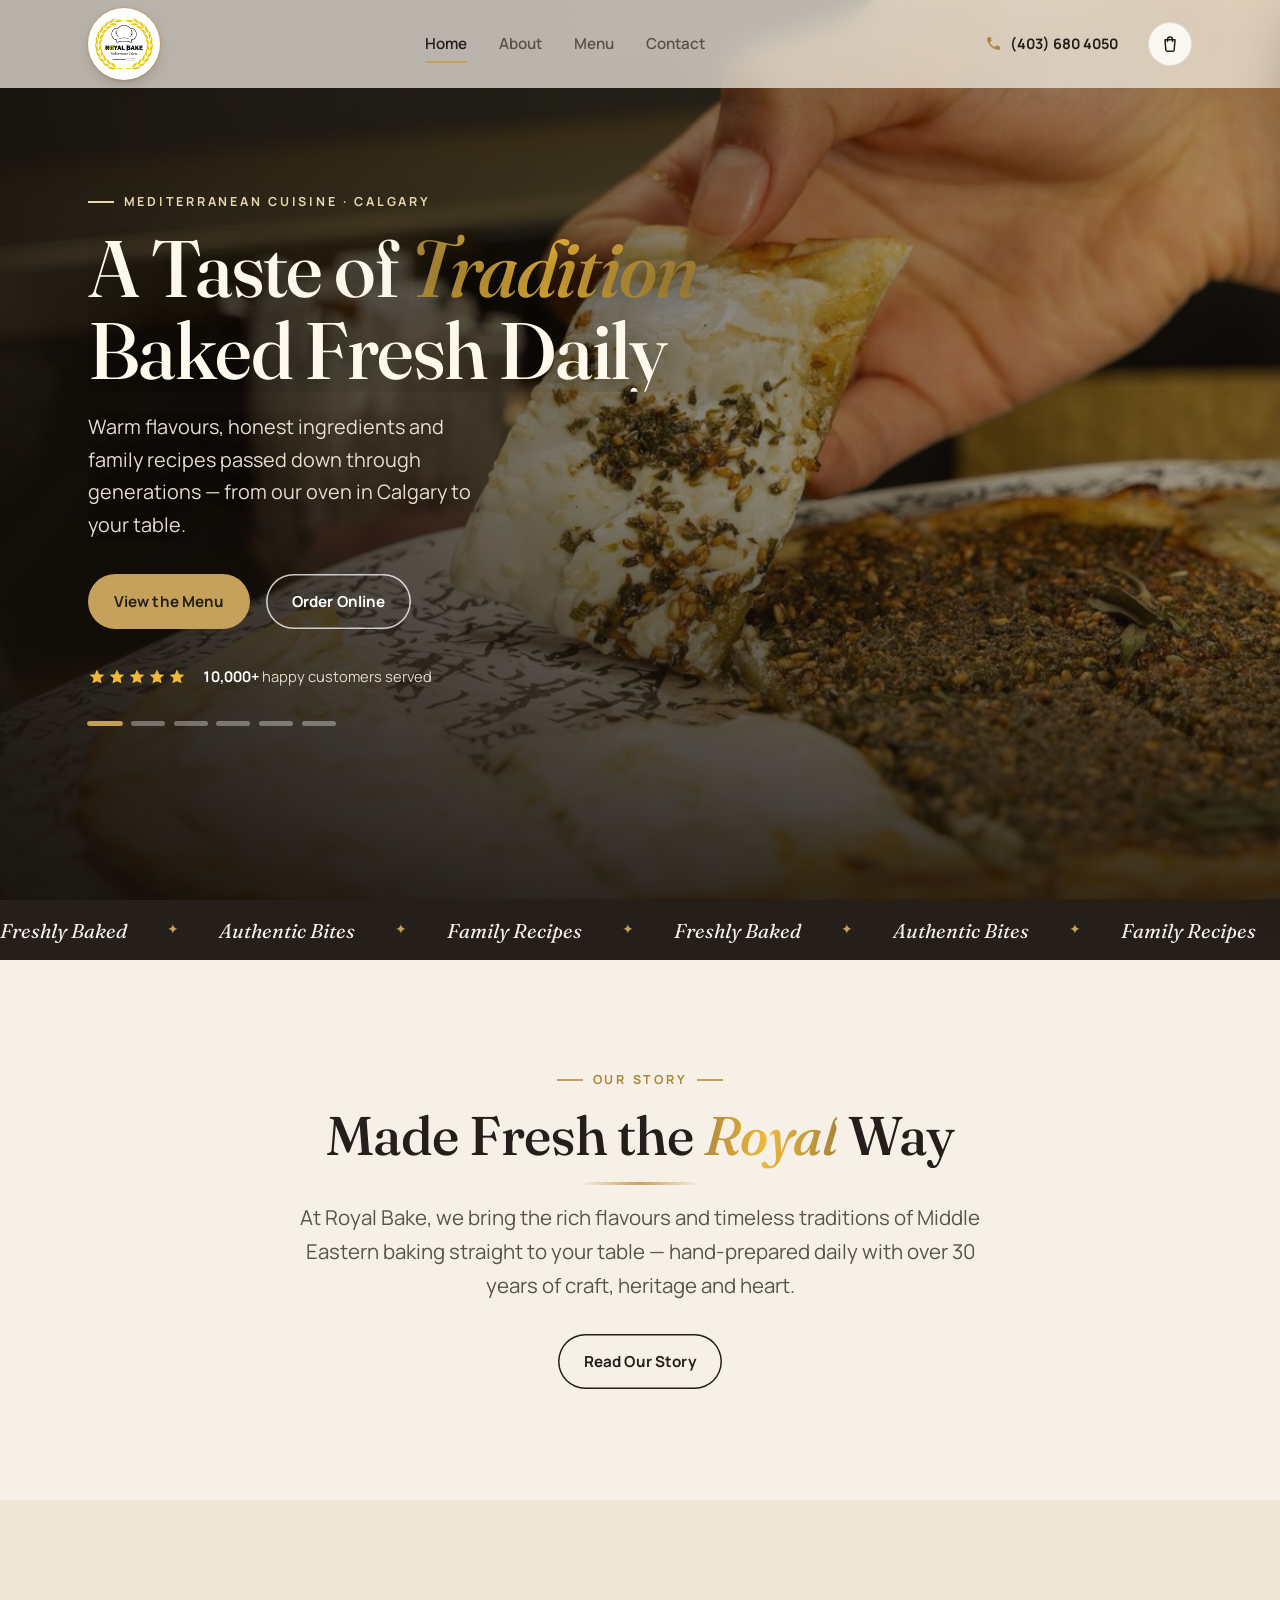
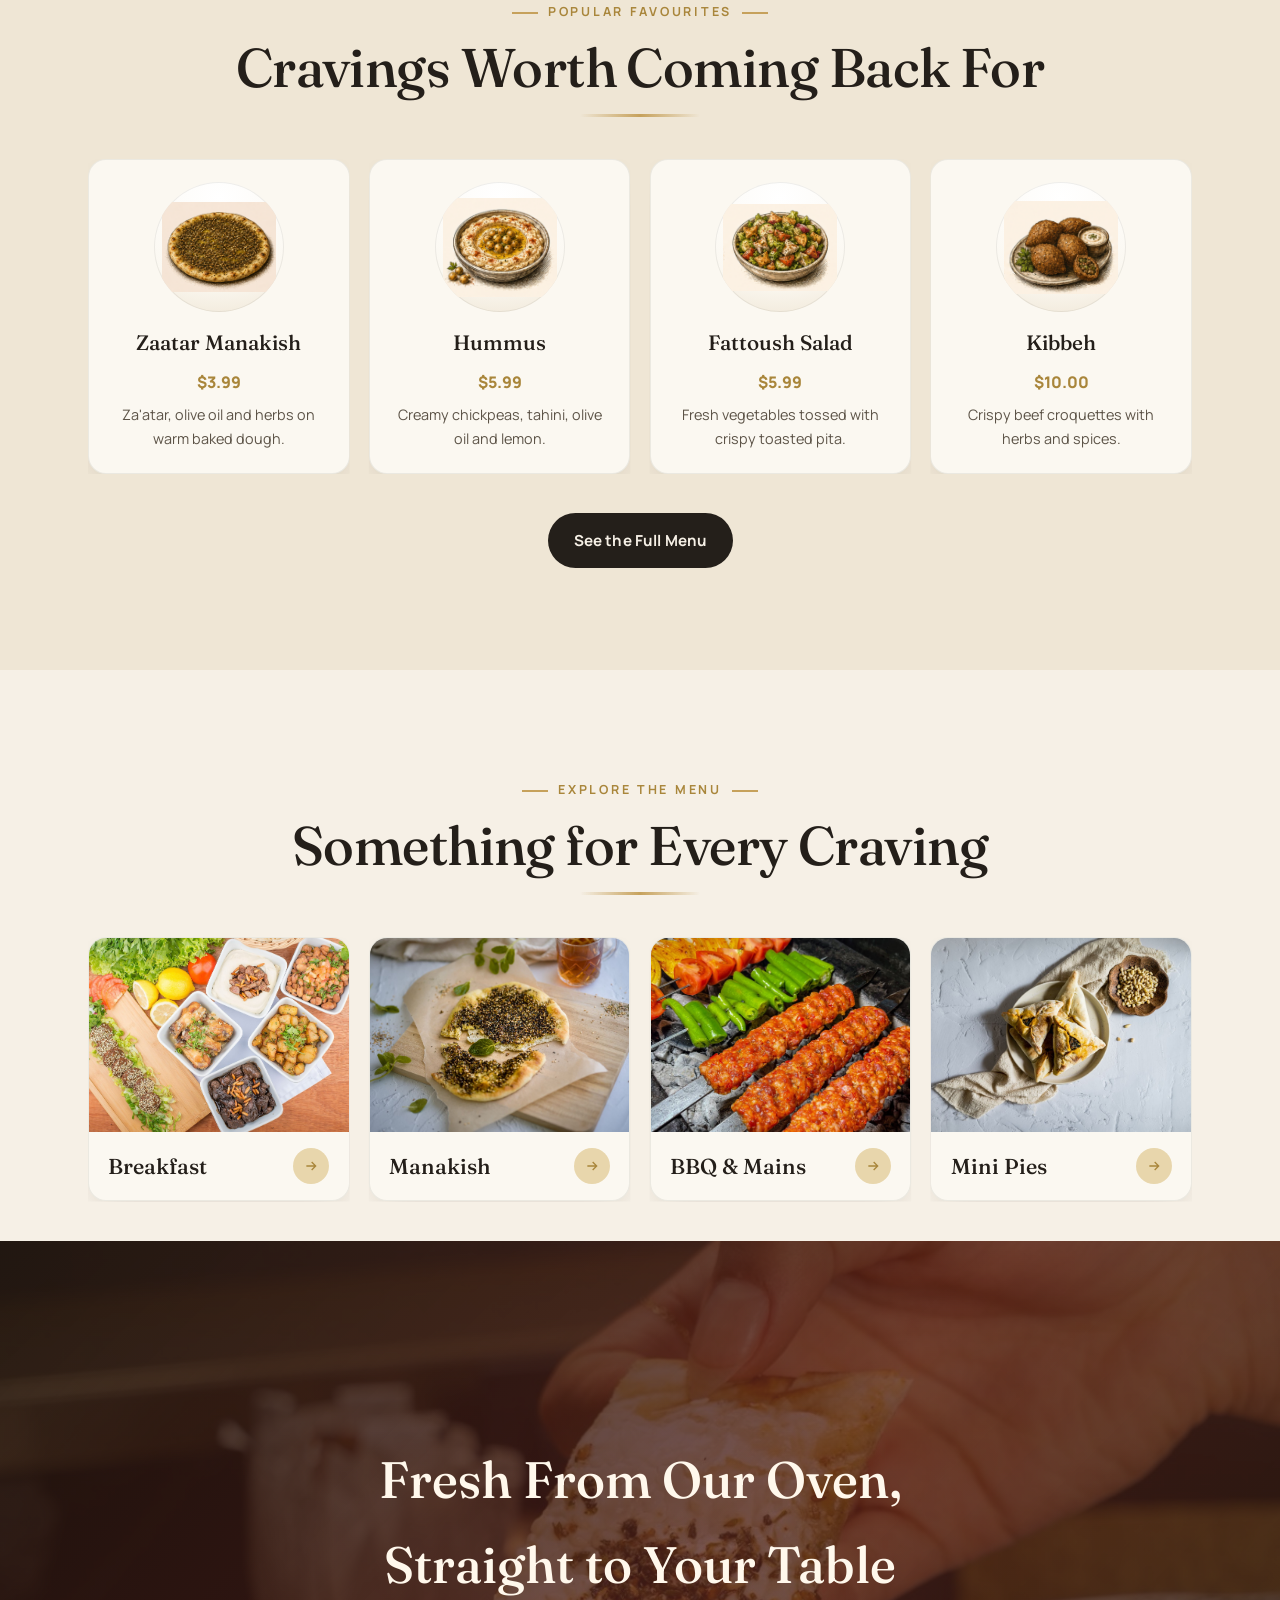
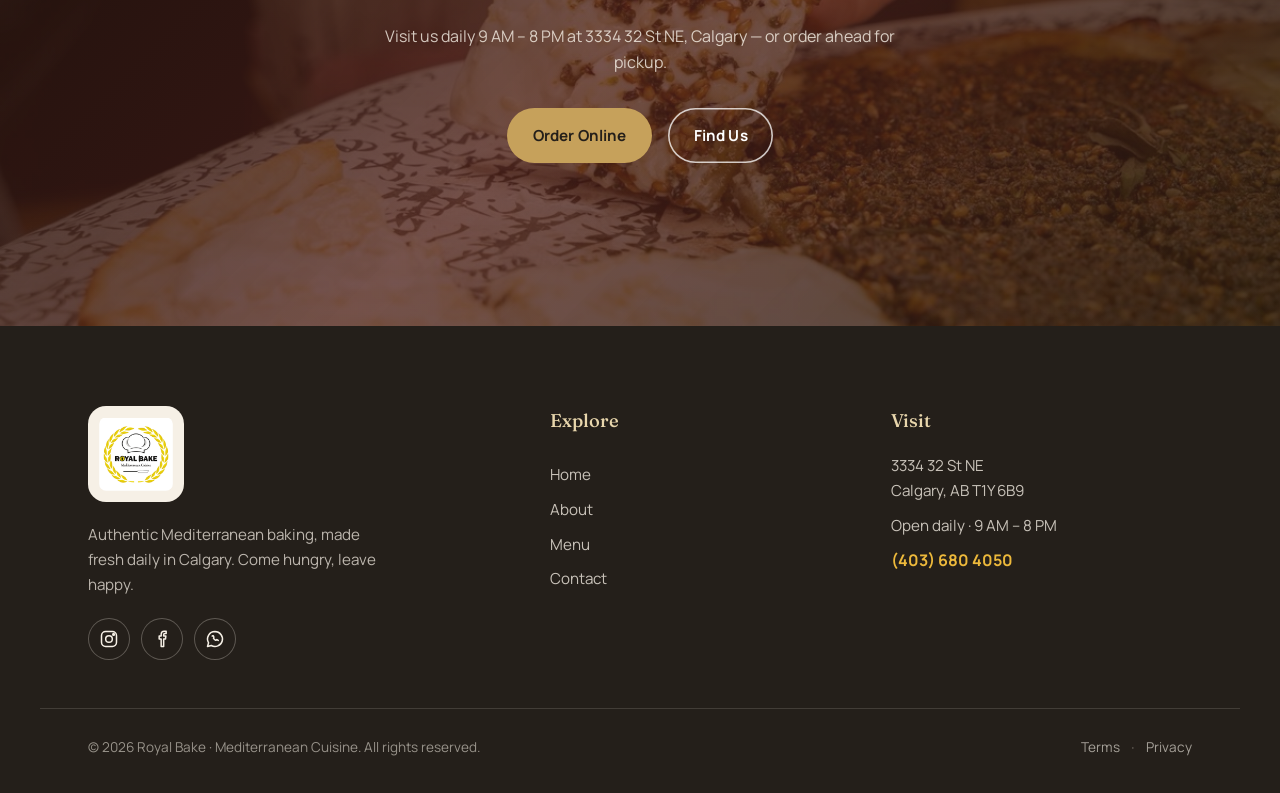
==== commit d5ba11f6: "updated menu icons" ====
--- a/index.html
+++ b/index.html
@@ -12,8 +12,8 @@
   <link href="https://fonts.googleapis.com/css2?family=Amiri:ital,wght@0,400;0,700;1,400&display=swap" rel="stylesheet" />
 
   <link rel="icon" type="image/png" href="images/logo.png" />
-  <link rel="stylesheet" href="css/styles.css?v=3" />
-  <link rel="stylesheet" href="css/animations.css?v=3" />
+  <link rel="stylesheet" href="css/styles.css?v=8" />
+  <link rel="stylesheet" href="css/animations.css?v=8" />
 </head>
 <body data-page="home">
   <main id="page">
@@ -146,7 +146,7 @@
 
   </main>
 
-  <script src="js/site.js?v=3"></script>
-  <script src="js/animations.js?v=3"></script>
+  <script src="js/site.js?v=8"></script>
+  <script src="js/animations.js?v=8"></script>
 </body>
 </html>
--- a/css/styles.css
+++ b/css/styles.css
@@ -320,7 +320,7 @@
    and it leans toward the cursor (--rx/--ry are set per-card by js/menu.js).
 
    --pop and --persp are the two dials: visual growth = persp / (persp - pop),
-   so 1000/(1000-440) = 1.79x. js/menu.js reads the same two numbers to keep
+   so 1200/(1200-680) = 2.31x. js/menu.js reads the same two numbers to keep
    the enlarged card from running off the edge of the screen.
 
    Scoped under .menu-grid deliberately: the cards also carry .reveal, and
@@ -328,7 +328,7 @@
    and would win on source order, cancelling the whole effect. */
 .menu-grid .dish{
   --pop:0px;
-  --persp:1000px;
+  --persp:1200px;
   backface-visibility:hidden;      /* keeps text crisp while it scales up */
   /* springy easing overshoots slightly, so it lands with a "pump" */
   transition:transform .55s cubic-bezier(.34,1.42,.64,1),
@@ -336,7 +336,7 @@
              border-color .3s var(--ease);
 }
 .menu-grid .dish:hover{
-  --pop:440px;
+  --pop:680px;
   z-index:20;
   transform:perspective(var(--persp)) translateZ(var(--pop))
             rotateX(var(--rx,0deg)) rotateY(var(--ry,0deg));
@@ -862,3 +862,90 @@
 @media (max-width:560px){
   .fav-thumb{ width:110px; height:110px; }
 }
+
+/* =====================================================================
+   PHOTO-FIRST DISH TILES
+   The dish photo fills the whole card with the name, Arabic name and
+   prices laid over a dark scrim at the bottom.
+
+   Note on the imagery: the dish PNGs are not cut-outs — each has a solid
+   cream background baked in (corner pixels ~#F6E7DB). A fully dark tile
+   would therefore show a cream block behind every dish, so the darkness
+   lives in the gradient scrim over the photo instead of behind it.
+
+   Markup is unchanged — js/menu.js still emits .dish > .dish-thumb +
+   .dish-body; only the styling here repositions those two.
+   ===================================================================== */
+.menu-grid{ grid-template-columns:repeat(auto-fill,minmax(202px,1fr)); gap:1.1rem; }
+
+.menu-grid .dish{
+  display:block; padding:0;
+  aspect-ratio:1/1;
+  border-radius:var(--radius);
+  border-color:var(--line);
+  background:var(--bg-3);
+  overflow:visible;   /* must stay visible: overflow would flatten preserve-3d */
+}
+
+/* photo fills the tile */
+.menu-grid .dish-thumb{
+  position:absolute; inset:0; width:auto; height:auto;
+  border-radius:inherit; overflow:hidden;
+  display:block; background:var(--bg-3); box-shadow:none;
+}
+.menu-grid .dish-thumb img{
+  width:100%; height:100%; object-fit:cover; padding:0;
+  /* biased upward so the dish sits above the text scrim, not behind it */
+  object-position:50% 38%;
+  transition:transform .6s var(--ease);
+}
+/* the photo keeps growing as the card pops — the second half of the effect */
+.menu-grid .dish:hover .dish-thumb img{ transform:scale(1.14); }
+
+/* inner depth layers are off in tile mode: the thumb and body are absolutely
+   positioned to the card edges, so pushing them forward in Z would scale them
+   past those edges and spill outside the rounded corners */
+.menu-grid .dish:hover .dish-thumb{ transform:none; box-shadow:none; }
+.menu-grid .dish:hover .dish-body{ transform:none; }
+
+/* text over the photo */
+.menu-grid .dish-body{
+  position:absolute; left:0; right:0; bottom:0; z-index:2;
+  padding:1.5rem .78rem .78rem;
+  gap:.2rem;
+  border-radius:0 0 var(--radius) var(--radius);
+  background:linear-gradient(to top,
+    rgba(18,14,10,.95) 14%, rgba(18,14,10,.72) 58%, rgba(18,14,10,0) 100%);
+  color:#fff;
+}
+.menu-grid .dish-head{ flex-wrap:nowrap; gap:.4rem; }
+/* keep the name and its Arabic on one line: when the Arabic wraps, the
+   bottom-anchored panel grows upward and rows stop lining up */
+.menu-grid .dish-name{
+  color:#fff; font-size:.96rem;
+  white-space:nowrap; overflow:hidden; text-overflow:ellipsis; min-width:0;
+}
+.menu-grid .dish-ar{ color:var(--gold-lite); font-size:1rem; }
+.menu-grid .dish-desc{
+  color:rgba(255,255,255,.85); font-size:.75rem; line-height:1.4;
+  display:none;   /* hidden on the small tile so the photo stays the hero */
+}
+/* the popped card has room, so the description appears with it */
+.menu-grid .dish:hover .dish-desc{
+  display:-webkit-box; -webkit-box-orient:vertical; -webkit-line-clamp:4; overflow:hidden;
+}
+
+.menu-grid .dish-options{ margin-top:.45rem; gap:.4rem; }
+.menu-grid .add-chip{
+  background:rgba(255,255,255,.12); color:#fff;
+  font-size:.76rem; padding:.38rem .68rem;
+  box-shadow:inset 0 0 0 1.4px rgba(232,214,172,.5);
+  backdrop-filter:blur(6px); -webkit-backdrop-filter:blur(6px);
+}
+.menu-grid .add-chip .sz{ color:rgba(255,255,255,.75); }
+.menu-grid .add-chip:hover{ background:var(--gold); color:var(--ink); box-shadow:inset 0 0 0 1.4px var(--gold); }
+.menu-grid .add-chip:hover .sz{ color:var(--ink); }
+
+@media (max-width:560px){
+  .menu-grid .dish{ aspect-ratio:4/5; }
+}
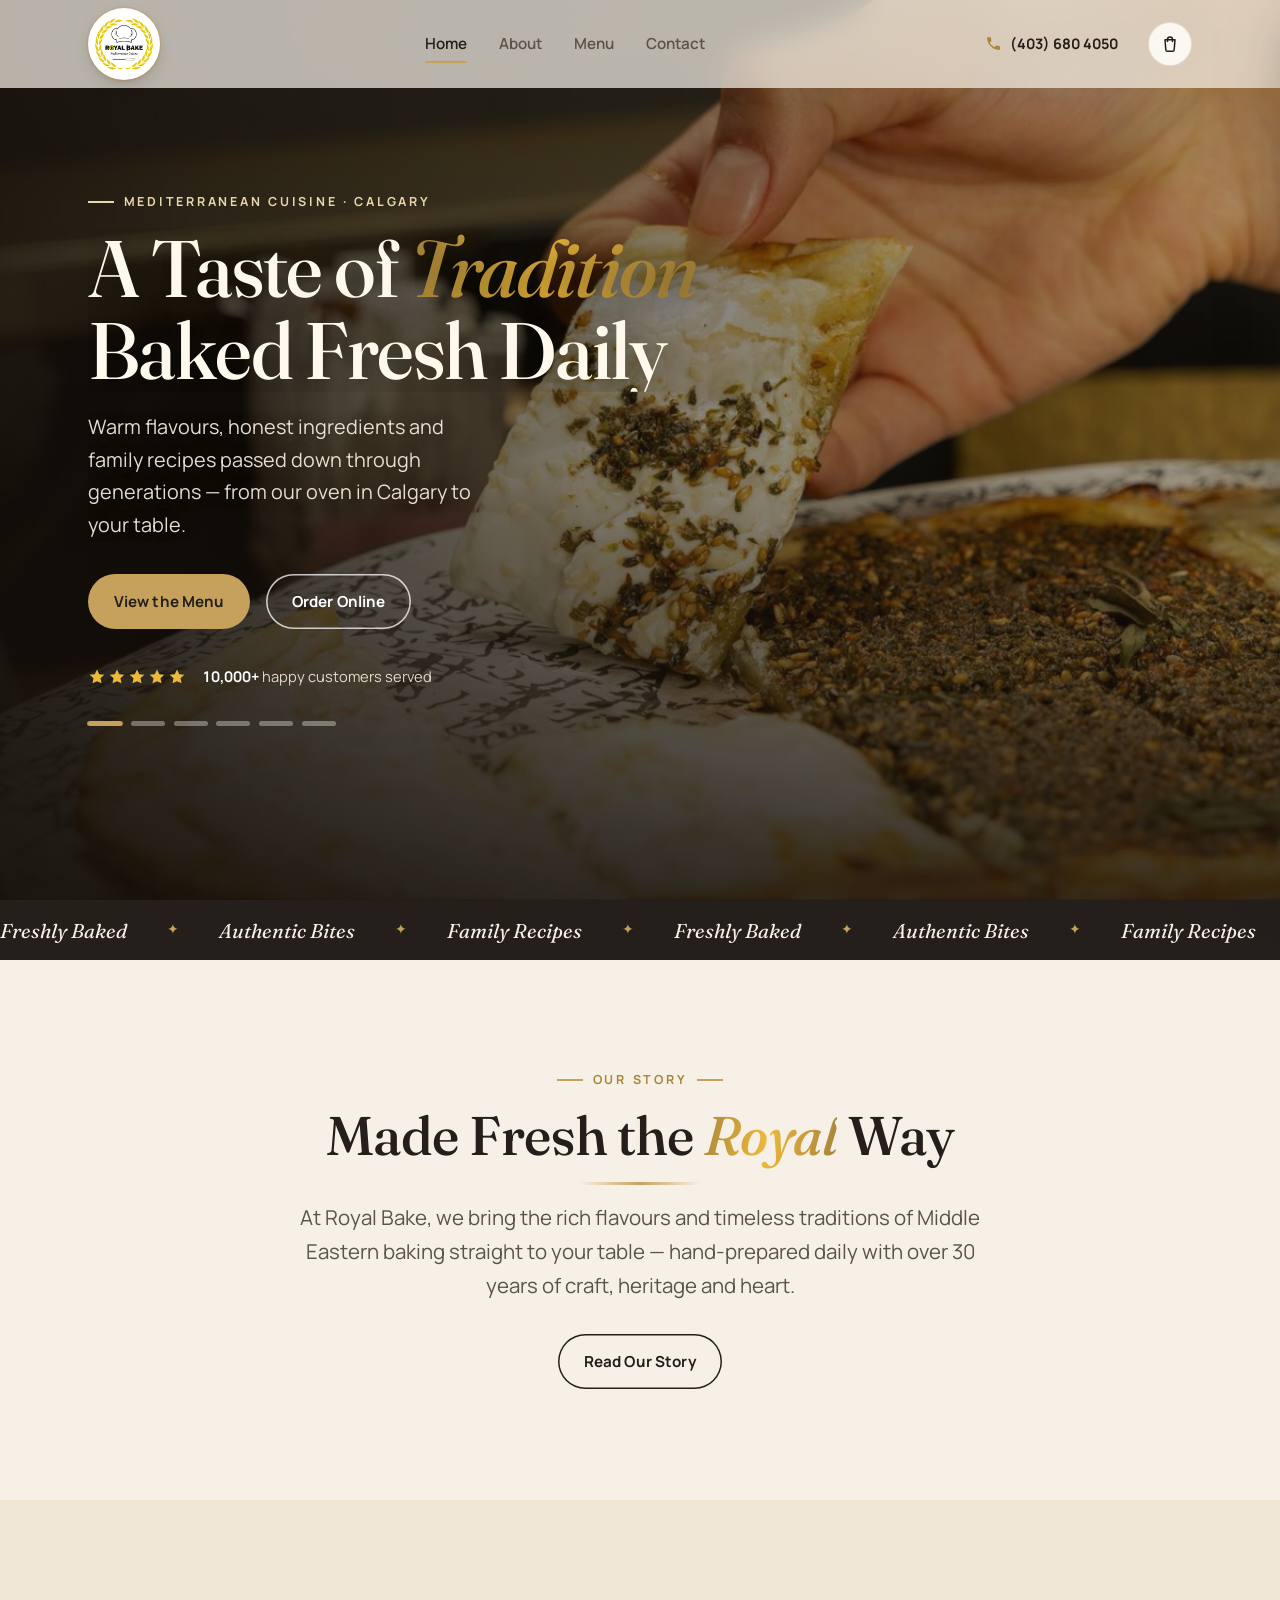
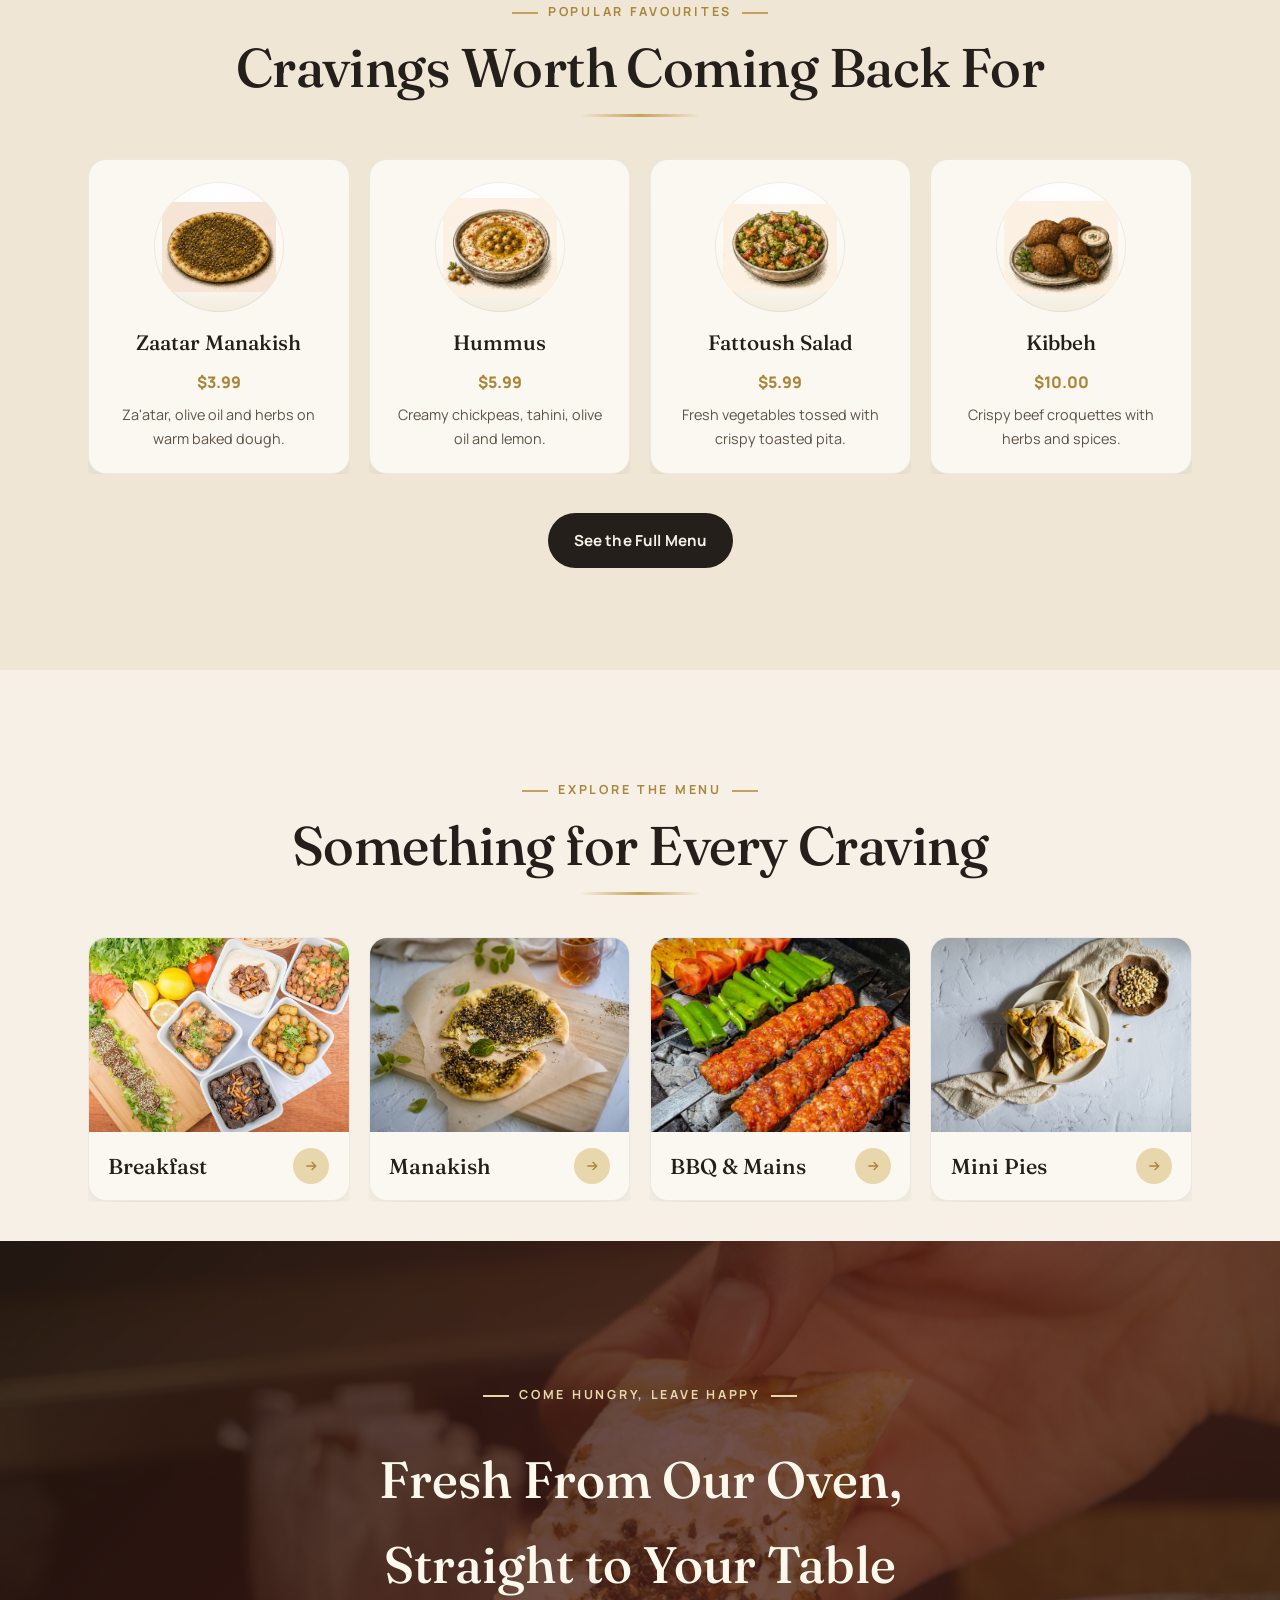
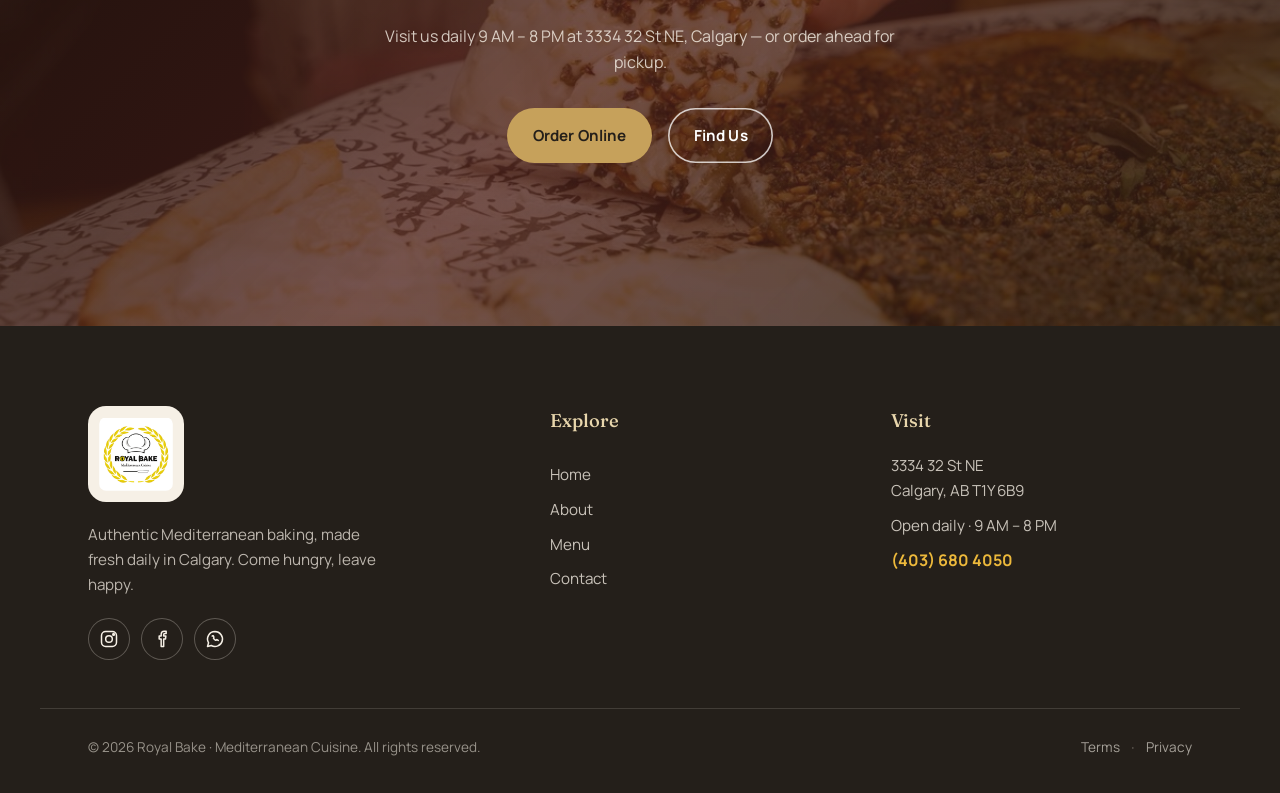
==== commit 351e4541: "Menu: smooth out the hover pop, and stop two tilt systems fighting The card pop snapped rather than " ====
--- a/index.html
+++ b/index.html
@@ -12,8 +12,8 @@
   <link href="https://fonts.googleapis.com/css2?family=Amiri:ital,wght@0,400;0,700;1,400&display=swap" rel="stylesheet" />
 
   <link rel="icon" type="image/png" href="images/logo.png" />
-  <link rel="stylesheet" href="css/styles.css?v=8" />
-  <link rel="stylesheet" href="css/animations.css?v=8" />
+  <link rel="stylesheet" href="css/styles.css?v=19" />
+  <link rel="stylesheet" href="css/animations.css?v=19" />
 </head>
 <body data-page="home">
   <main id="page">
@@ -146,7 +146,7 @@
 
   </main>
 
-  <script src="js/site.js?v=8"></script>
-  <script src="js/animations.js?v=8"></script>
+  <script src="js/site.js?v=19"></script>
+  <script src="js/animations.js?v=19"></script>
 </body>
 </html>
--- a/css/styles.css
+++ b/css/styles.css
@@ -330,10 +330,11 @@
   --pop:0px;
   --persp:1200px;
   backface-visibility:hidden;      /* keeps text crisp while it scales up */
-  /* springy easing overshoots slightly, so it lands with a "pump" */
-  transition:transform .55s cubic-bezier(.34,1.42,.64,1),
-             box-shadow .55s var(--ease),
-             border-color .3s var(--ease);
+  /* soft ease-out, no overshoot — the card glides forward and settles
+     rather than snapping into place */
+  transition:transform .72s cubic-bezier(.25,.8,.3,1),
+             box-shadow .72s cubic-bezier(.25,.8,.3,1),
+             border-color .4s var(--ease);
 }
 .menu-grid .dish:hover{
   --pop:680px;
@@ -347,11 +348,11 @@
    `translate` is the standalone property, so it layers on top of the
    transform above instead of overwriting it */
 @keyframes dishBreathe{
-  from{ translate:0 -5px; }
-  to  { translate:0 5px; }
+  from{ translate:0 -3px; }
+  to  { translate:0 3px; }
 }
 .menu-grid .dish:hover{
-  animation:dishBreathe 2.8s ease-in-out .55s infinite alternate;
+  animation:dishBreathe 3.4s ease-in-out .72s infinite alternate;
 }
 
 /* dish photo thumbnail */
@@ -893,14 +894,116 @@
   border-radius:inherit; overflow:hidden;
   display:block; background:var(--bg-3); box-shadow:none;
 }
+/* The plate is shown whole (contain) rather than cropped to fill, so nothing
+   gets cut off the sides — the source photos run from 1.15 to 1.49 aspect, so
+   no single frame shape could hold them all without trimming.
+   The gap that leaves is filled by a blurred copy of the same photo: the dish
+   PNGs each have their own slightly different cream background (244..252 across
+   the set), so one flat frame colour would show a seam on some tiles. */
+.menu-grid .dish-thumb::before{
+  content:""; position:absolute; inset:0; z-index:0;
+  background:var(--img) center/cover no-repeat;
+  transform:scale(1.16);
+  filter:blur(17px) saturate(1.06);
+  transition:transform .72s cubic-bezier(.25,.8,.3,1);
+}
 .menu-grid .dish-thumb img{
-  width:100%; height:100%; object-fit:cover; padding:0;
-  /* biased upward so the dish sits above the text scrim, not behind it */
-  object-position:50% 38%;
-  transition:transform .6s var(--ease);
+  position:relative; z-index:1;
+  width:100%; height:100%; object-fit:contain;
+  padding:7%;                    /* breathing room so the plate never touches the frame */
+  object-position:50% 40%;       /* lifted clear of the text scrim below */
+  transition:transform .72s cubic-bezier(.25,.8,.3,1), height .6s cubic-bezier(.25,.8,.3,1);
 }
 /* the photo keeps growing as the card pops — the second half of the effect */
-.menu-grid .dish:hover .dish-thumb img{ transform:scale(1.14); }
+/* On the popped card the photo is confined to the upper part, so the text
+   below never lands on top of the food. The blurred backdrop still fills the
+   whole card behind it, so there is no visible edge where the photo stops. */
+.menu-grid .dish:hover .dish-thumb img{
+  height:62%;
+  object-position:50% 48%;
+  transform:scale(1.04);
+}
+.menu-grid .dish:hover .dish-thumb::before{ transform:scale(1.24); }
+
+/* animations.js tags every revealed element with data-reveal, and
+   `.js-anim [data-reveal]` (animations.css, loaded after this file) sets its
+   own .9s transition. That ties with `.menu-grid .dish` on specificity and
+   wins on source order, which was overriding the card's easing — hence the
+   #menuGrid here purely to outrank it.
+   opacity stays at the reveal's own .9s so scroll-in still fades normally;
+   only the hover motion is retimed. */
+#menuGrid .dish{
+  transition:transform .72s cubic-bezier(.25,.8,.3,1),
+             opacity .9s var(--ease),
+             box-shadow .72s cubic-bezier(.25,.8,.3,1),
+             border-color .4s var(--ease);
+}
+
+/* A warm specular highlight that follows the cursor across the card, as if a
+   light were catching the surface as it tilts. --mx/--my come from menu.js.
+   z-index:1 keeps it above the photo but *under* the text panel (z-index:2),
+   so it never washes out the description. */
+.menu-grid .dish::after{
+  content:""; position:absolute; inset:0; z-index:1;
+  border-radius:inherit; pointer-events:none;
+  background:radial-gradient(300px circle at var(--mx,50%) var(--my,50%),
+    rgba(255,246,226,.32), rgba(255,206,122,.12) 42%, transparent 70%);
+  mix-blend-mode:screen;
+  opacity:0; transition:opacity .45s var(--ease);
+}
+.menu-grid .dish:hover::after{ opacity:1; }
+
+/* the price chips catch the same gold light once the card is up front */
+.menu-grid .dish:hover .add-chip{
+  box-shadow:inset 0 0 0 1.4px var(--gold), 0 8px 20px -9px rgba(198,161,91,.85);
+}
+
+/* ---------------------------------------------------------------------
+   Text lifts out of the card toward the viewer on hover.
+   .dish-body needs preserve-3d of its own, otherwise its children are
+   flattened into the panel's plane and translateZ does nothing. Each
+   line sits at a different depth and starts at a different moment, so
+   they peel forward one after another rather than as one slab.
+   Depth is cumulative with the card's own 680px push, so these small
+   values render noticeably larger than the card face — the text really
+   does break the frame's outline.
+   --------------------------------------------------------------------- */
+.menu-grid .dish-body{ transform-style:preserve-3d; }
+.menu-grid .dish-name,
+.menu-grid .dish-ar,
+.menu-grid .dish-desc,
+.menu-grid .dish-options{
+  transition:transform .6s cubic-bezier(.25,.8,.3,1), opacity .4s var(--ease);
+}
+.menu-grid .dish:hover .dish-name   { transform:translateZ(34px); transition-delay:.06s; }
+.menu-grid .dish:hover .dish-ar     { transform:translateZ(30px); transition-delay:.1s; }
+.menu-grid .dish:hover .dish-desc   { transform:translateZ(22px); transition-delay:.14s; }
+.menu-grid .dish:hover .dish-options{ transform:translateZ(44px); transition-delay:.18s; }
+
+/* The description sat as plain white on top of the photo, so it washed out
+   over the pale dishes. It now carries its own dark plate, which keeps it
+   readable no matter how bright the food behind it is. */
+/* No plate behind the text itself: -webkit-line-clamp with padding lets the
+   next line bleed into the padding box, which showed as a sliced half-line.
+   The panel below carries the darkness instead. */
+.menu-grid .dish:hover .dish-desc{
+  color:#FFF4E2;
+  text-shadow:0 1px 3px rgba(0,0,0,.85);
+}
+.menu-grid .dish-name{ text-shadow:0 2px 6px rgba(0,0,0,.75); }
+.menu-grid .dish-ar{ text-shadow:0 2px 6px rgba(0,0,0,.7); }
+/* The photo is confined to the top 62% while hovered, so the panel below it
+   can go properly dark for legibility without covering any food. */
+.menu-grid .dish:hover .dish-body{
+  background:linear-gradient(to top,
+    rgba(10,7,4,.97) 58%, rgba(10,7,4,.88) 78%, rgba(10,7,4,0) 100%);
+}
+
+/* real photos (item.photo) are meant to fill the frame — no letterbox, no blur */
+.menu-grid .dish-thumb--photo img{ object-fit:cover; padding:0; }
+.menu-grid .dish-thumb--photo::before{ display:none; }
+/* nothing to blur when the image failed to load */
+.menu-grid .dish-thumb.no-img::before{ display:none; }
 
 /* inner depth layers are off in tile mode: the thumb and body are absolutely
    positioned to the card edges, so pushing them forward in Z would scale them
@@ -932,13 +1035,13 @@
 }
 /* the popped card has room, so the description appears with it */
 .menu-grid .dish:hover .dish-desc{
-  display:-webkit-box; -webkit-box-orient:vertical; -webkit-line-clamp:4; overflow:hidden;
-}
-
-.menu-grid .dish-options{ margin-top:.45rem; gap:.4rem; }
+  display:-webkit-box; -webkit-box-orient:vertical; -webkit-line-clamp:2; overflow:hidden;
+}
+
+.menu-grid .dish-options{ margin-top:.4rem; gap:.34rem; }
 .menu-grid .add-chip{
   background:rgba(255,255,255,.12); color:#fff;
-  font-size:.76rem; padding:.38rem .68rem;
+  font-size:.68rem; padding:.3rem .52rem;
   box-shadow:inset 0 0 0 1.4px rgba(232,214,172,.5);
   backdrop-filter:blur(6px); -webkit-backdrop-filter:blur(6px);
 }
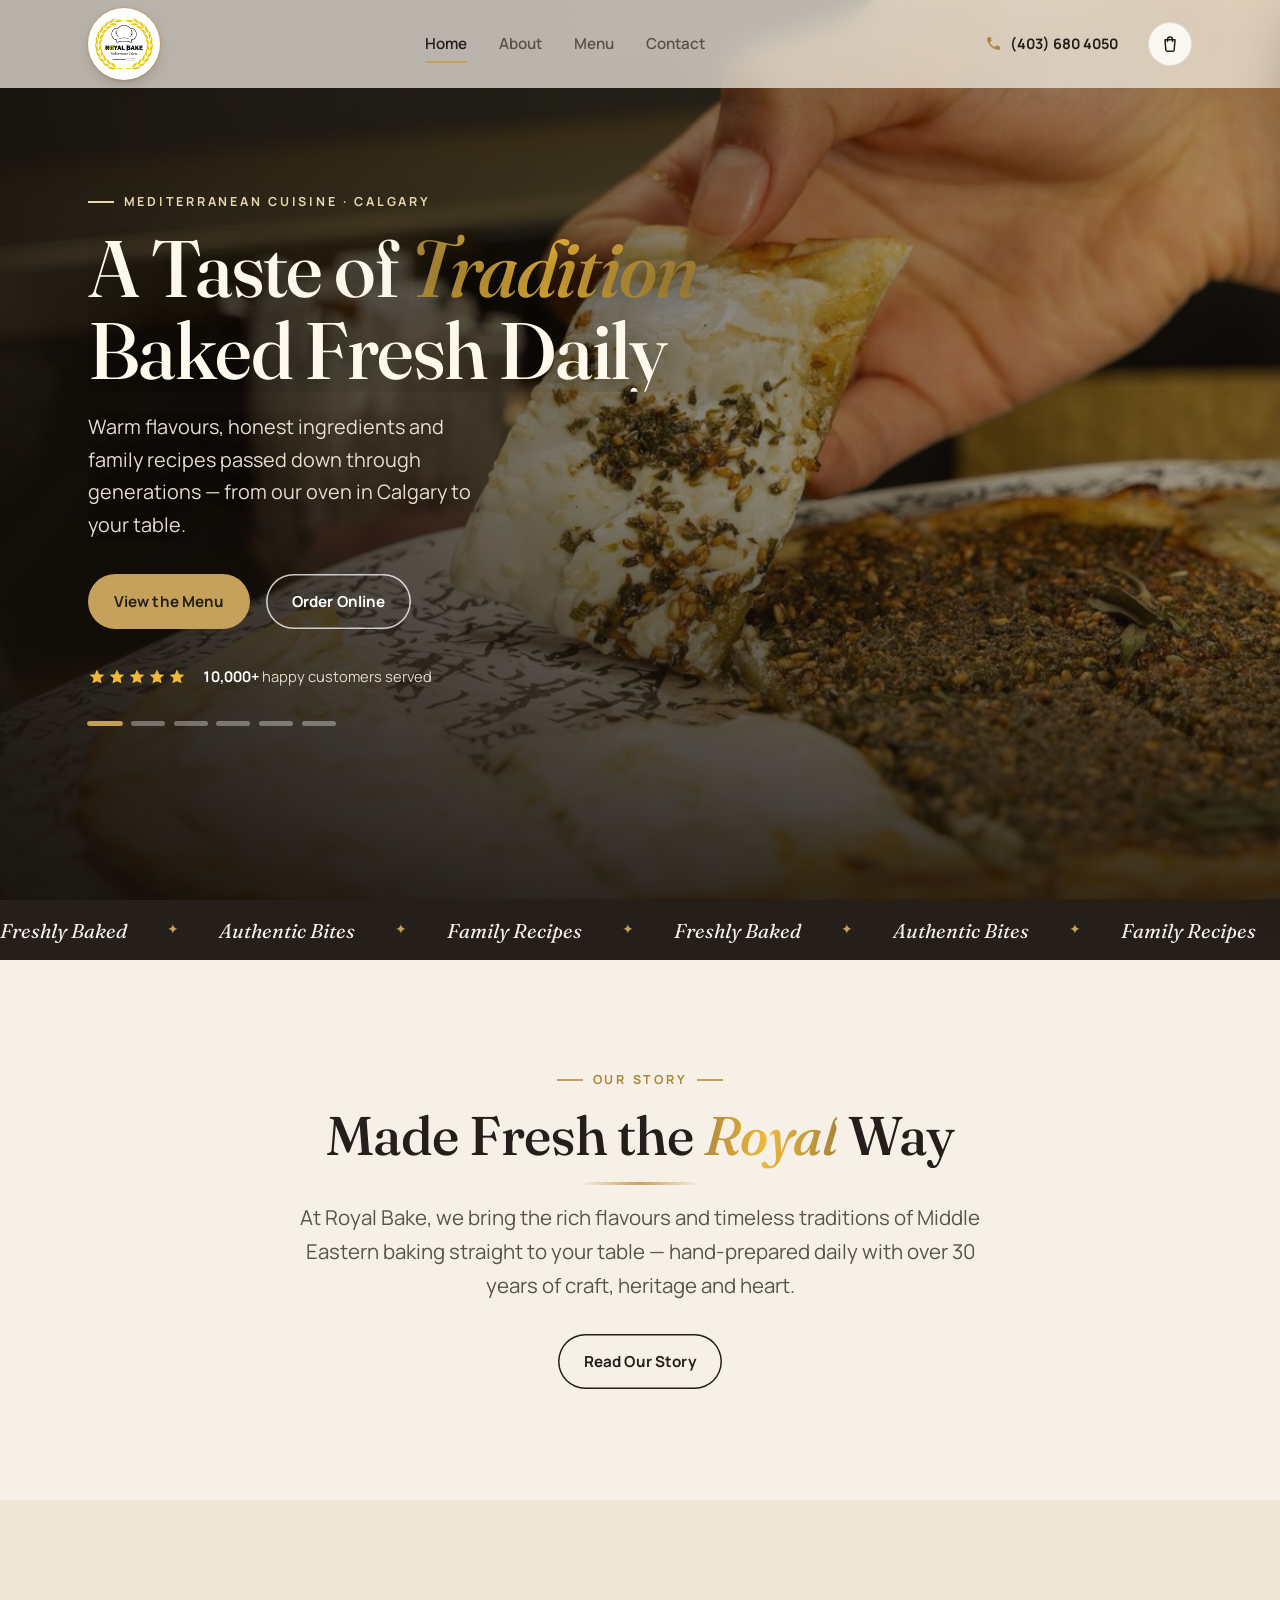
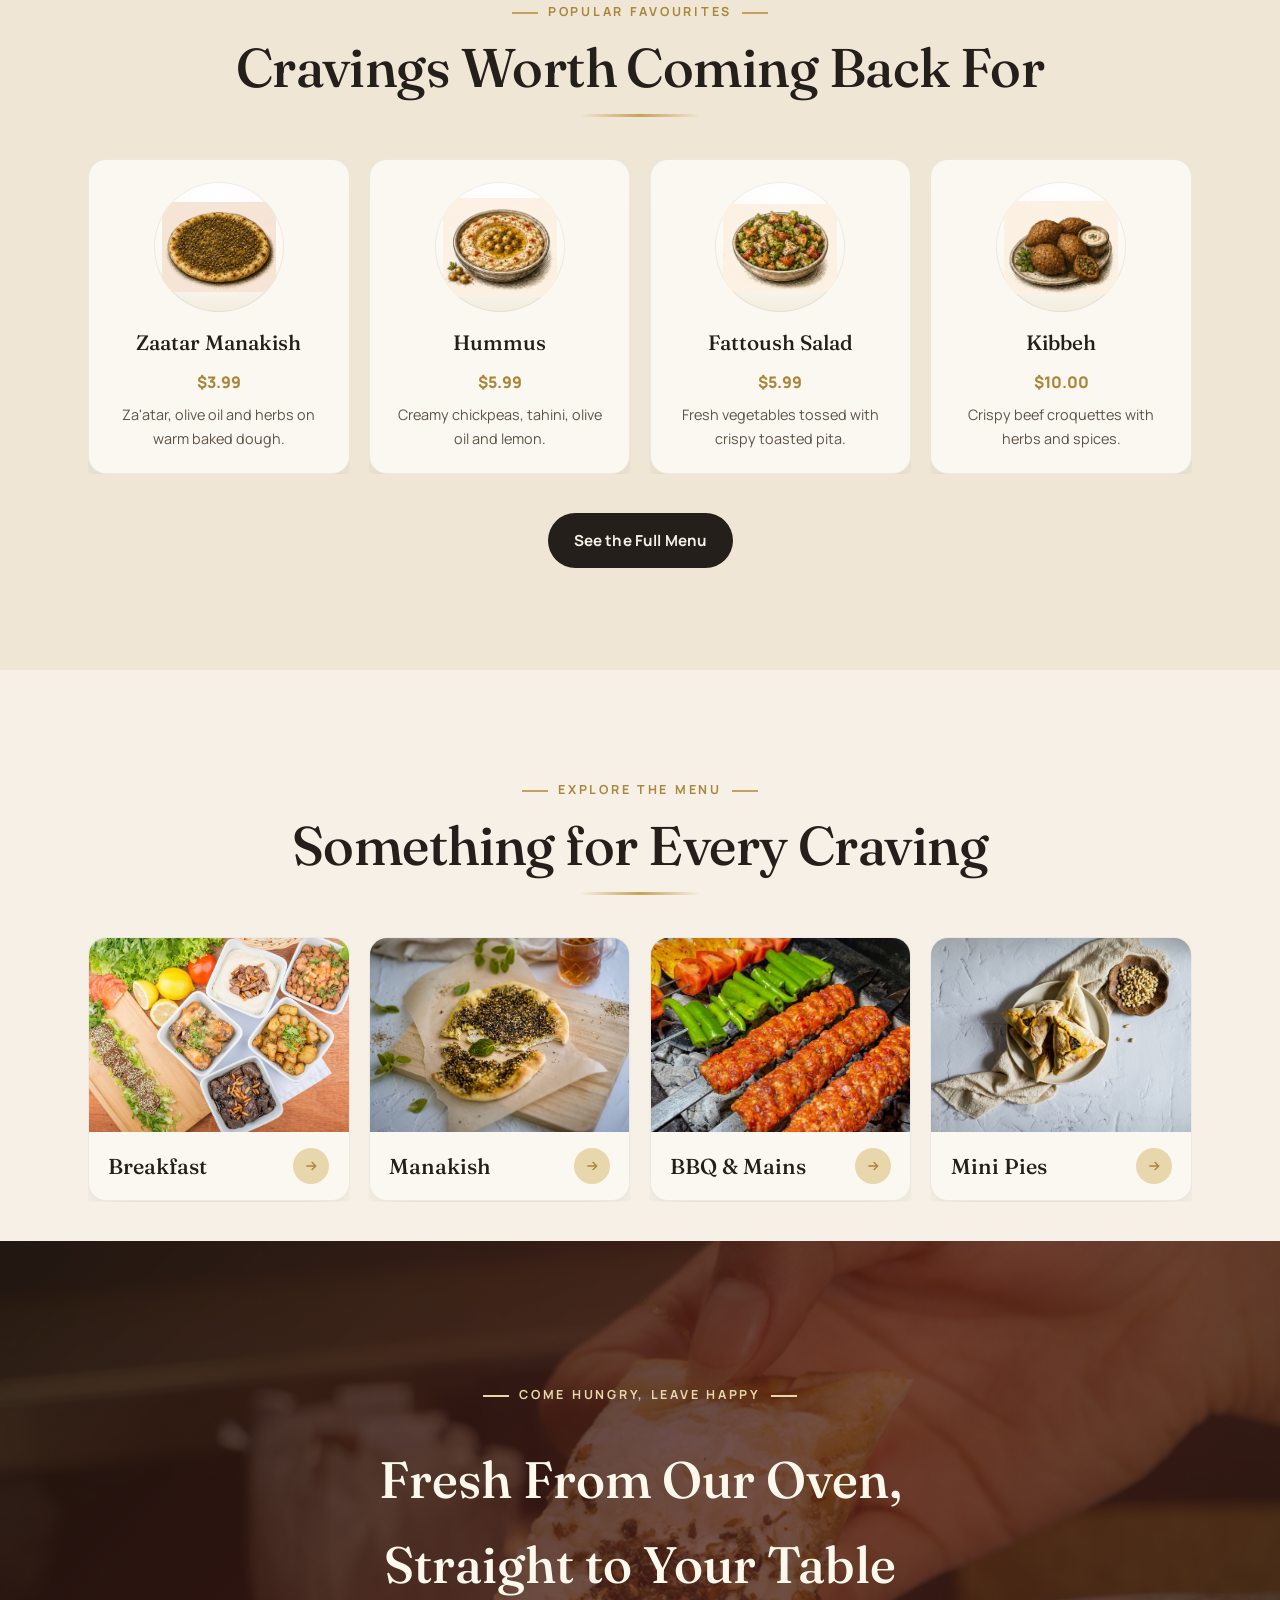
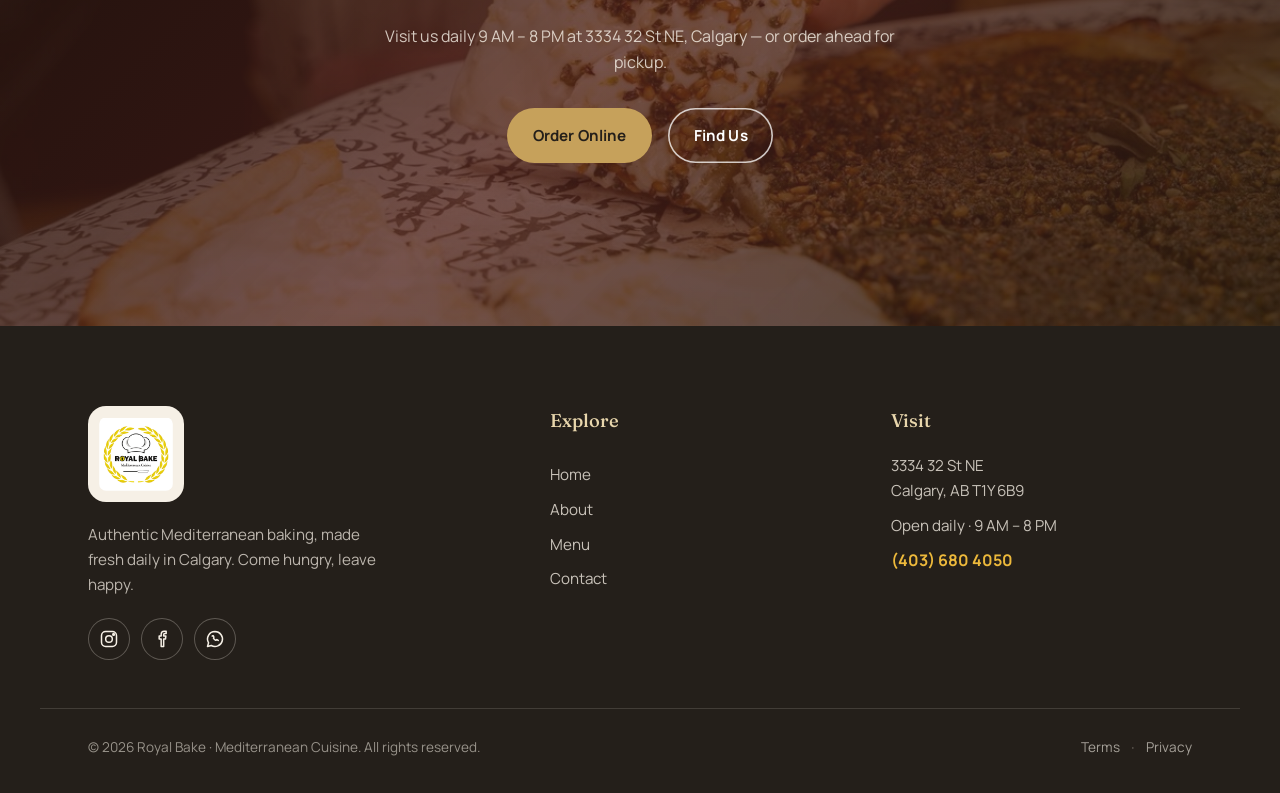
==== commit 64a000ef: "Contact banner: clearer photo with layered depth and motion The banner photo sat under a near-opaque" ====
--- a/index.html
+++ b/index.html
@@ -12,8 +12,8 @@
   <link href="https://fonts.googleapis.com/css2?family=Amiri:ital,wght@0,400;0,700;1,400&display=swap" rel="stylesheet" />
 
   <link rel="icon" type="image/png" href="images/logo.png" />
-  <link rel="stylesheet" href="css/styles.css?v=19" />
-  <link rel="stylesheet" href="css/animations.css?v=19" />
+  <link rel="stylesheet" href="css/styles.css?v=21" />
+  <link rel="stylesheet" href="css/animations.css?v=21" />
 </head>
 <body data-page="home">
   <main id="page">
@@ -146,7 +146,7 @@
 
   </main>
 
-  <script src="js/site.js?v=19"></script>
-  <script src="js/animations.js?v=19"></script>
+  <script src="js/site.js?v=21"></script>
+  <script src="js/animations.js?v=21"></script>
 </body>
 </html>
--- a/css/styles.css
+++ b/css/styles.css
@@ -1052,3 +1052,75 @@
 @media (max-width:560px){
   .menu-grid .dish{ aspect-ratio:4/5; }
 }
+
+/* =====================================================================
+   CONTACT BANNER — depth + motion
+   Scoped to the contact page only; the menu/about banners keep the flat
+   treatment. The photo layer, the copy and a light sheen each move by a
+   different amount as the cursor crosses the banner, which is what reads
+   as depth. The photo also carries its own perspective() so it tilts in
+   3D rather than merely sliding.
+
+   .page-banner has overflow:hidden (it must, to clip the oversized
+   photo), and overflow flattens a preserve-3d scene — so the depth is
+   built from per-layer transforms rather than one shared 3D space.
+   ===================================================================== */
+body[data-page="contact"] .page-banner{
+  min-height:clamp(300px, 52vh, 520px);
+}
+
+/* the old scrim was near-opaque on the left (.88) and buried the photo */
+body[data-page="contact"] .page-banner::after{
+  background:
+    linear-gradient(90deg,
+      rgba(16,11,7,.8) 0%, rgba(16,11,7,.46) 40%,
+      rgba(16,11,7,.14) 70%, rgba(16,11,7,.3) 100%),
+    radial-gradient(130% 100% at 18% 50%, transparent 42%, rgba(10,7,4,.5));
+}
+
+body[data-page="contact"] .page-banner-img{
+  /* the photo was also being flattened by the scrim — lift it back out */
+  filter:contrast(1.09) saturate(1.14) brightness(1.05);
+  transform:
+    perspective(1200px)
+    rotateX(var(--brx,0deg)) rotateY(var(--bry,0deg))
+    translate3d(var(--bx,0px), calc(var(--by,0px) + var(--sy,0px)), 0);
+  transition:transform .5s cubic-bezier(.25,.8,.3,1);
+  /* scale/translate are standalone properties, so the drift below composes
+     with the cursor transform above instead of overwriting it */
+  animation:bannerDrift 28s ease-in-out infinite alternate;
+  will-change:transform;
+}
+@keyframes bannerDrift{
+  from{ scale:1.14; translate:-1.6% -1%; }
+  to  { scale:1.24; translate:1.6% 1%; }
+}
+
+/* the copy drifts against the photo — opposite direction, smaller distance */
+body[data-page="contact"] .page-banner .wrap{
+  transform:translate3d(var(--tx,0px), var(--ty,0px), 0);
+  transition:transform .55s cubic-bezier(.25,.8,.3,1);
+}
+
+/* a soft light that follows the cursor, sitting above the photo but below
+   the copy so it never washes out the headline */
+body[data-page="contact"] .page-banner::before{
+  content:""; position:absolute; inset:0; z-index:1; pointer-events:none;
+  background:radial-gradient(420px circle at var(--mx,70%) var(--my,40%),
+    rgba(255,238,205,.22), rgba(255,206,122,.08) 45%, transparent 72%);
+  mix-blend-mode:screen;
+  opacity:0; transition:opacity .6s var(--ease);
+}
+body[data-page="contact"] .page-banner:hover::before{ opacity:1; }
+
+/* gold hairline along the bottom, catching the same warm light */
+body[data-page="contact"] .page-banner{
+  box-shadow:inset 0 -1px 0 rgba(232,214,172,.35);
+}
+
+@media (prefers-reduced-motion:reduce){
+  body[data-page="contact"] .page-banner-img{
+    animation:none; transform:none; scale:1.06; translate:none;
+  }
+  body[data-page="contact"] .page-banner .wrap{ transform:none; }
+}
